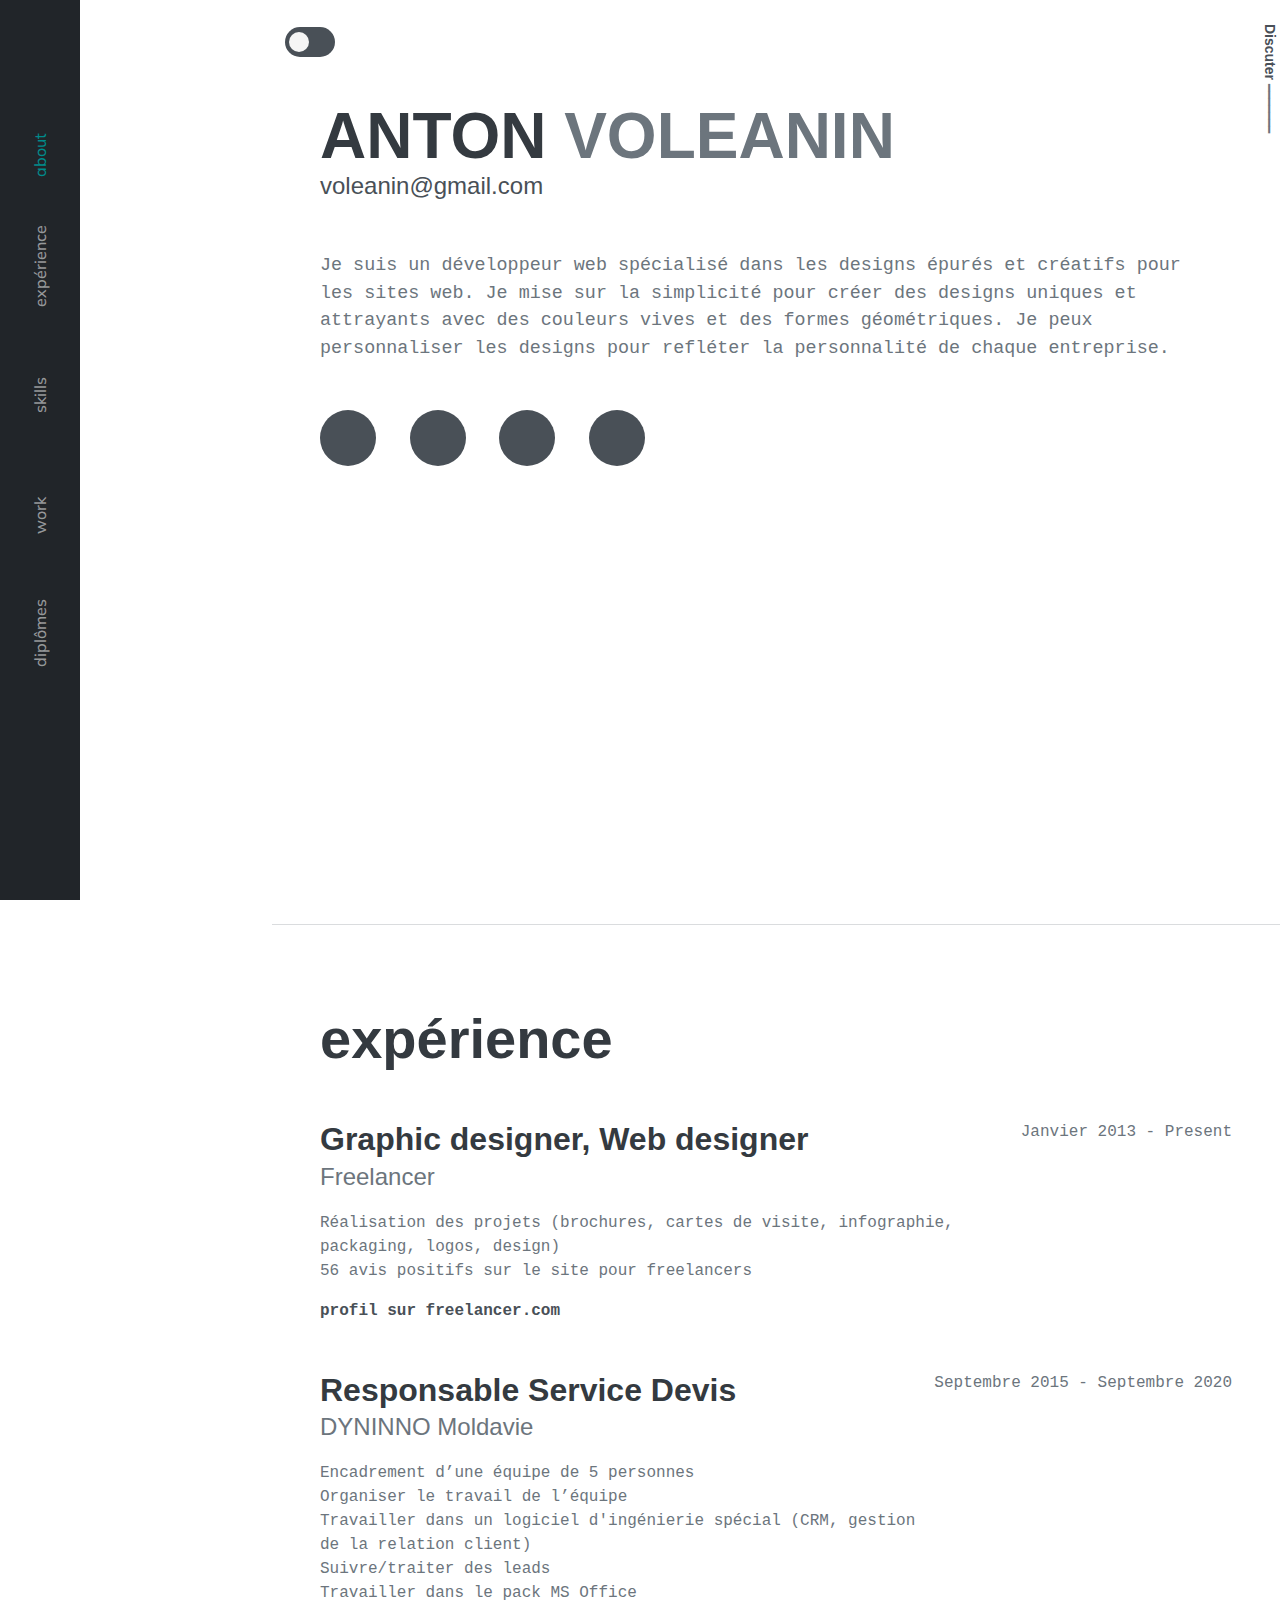
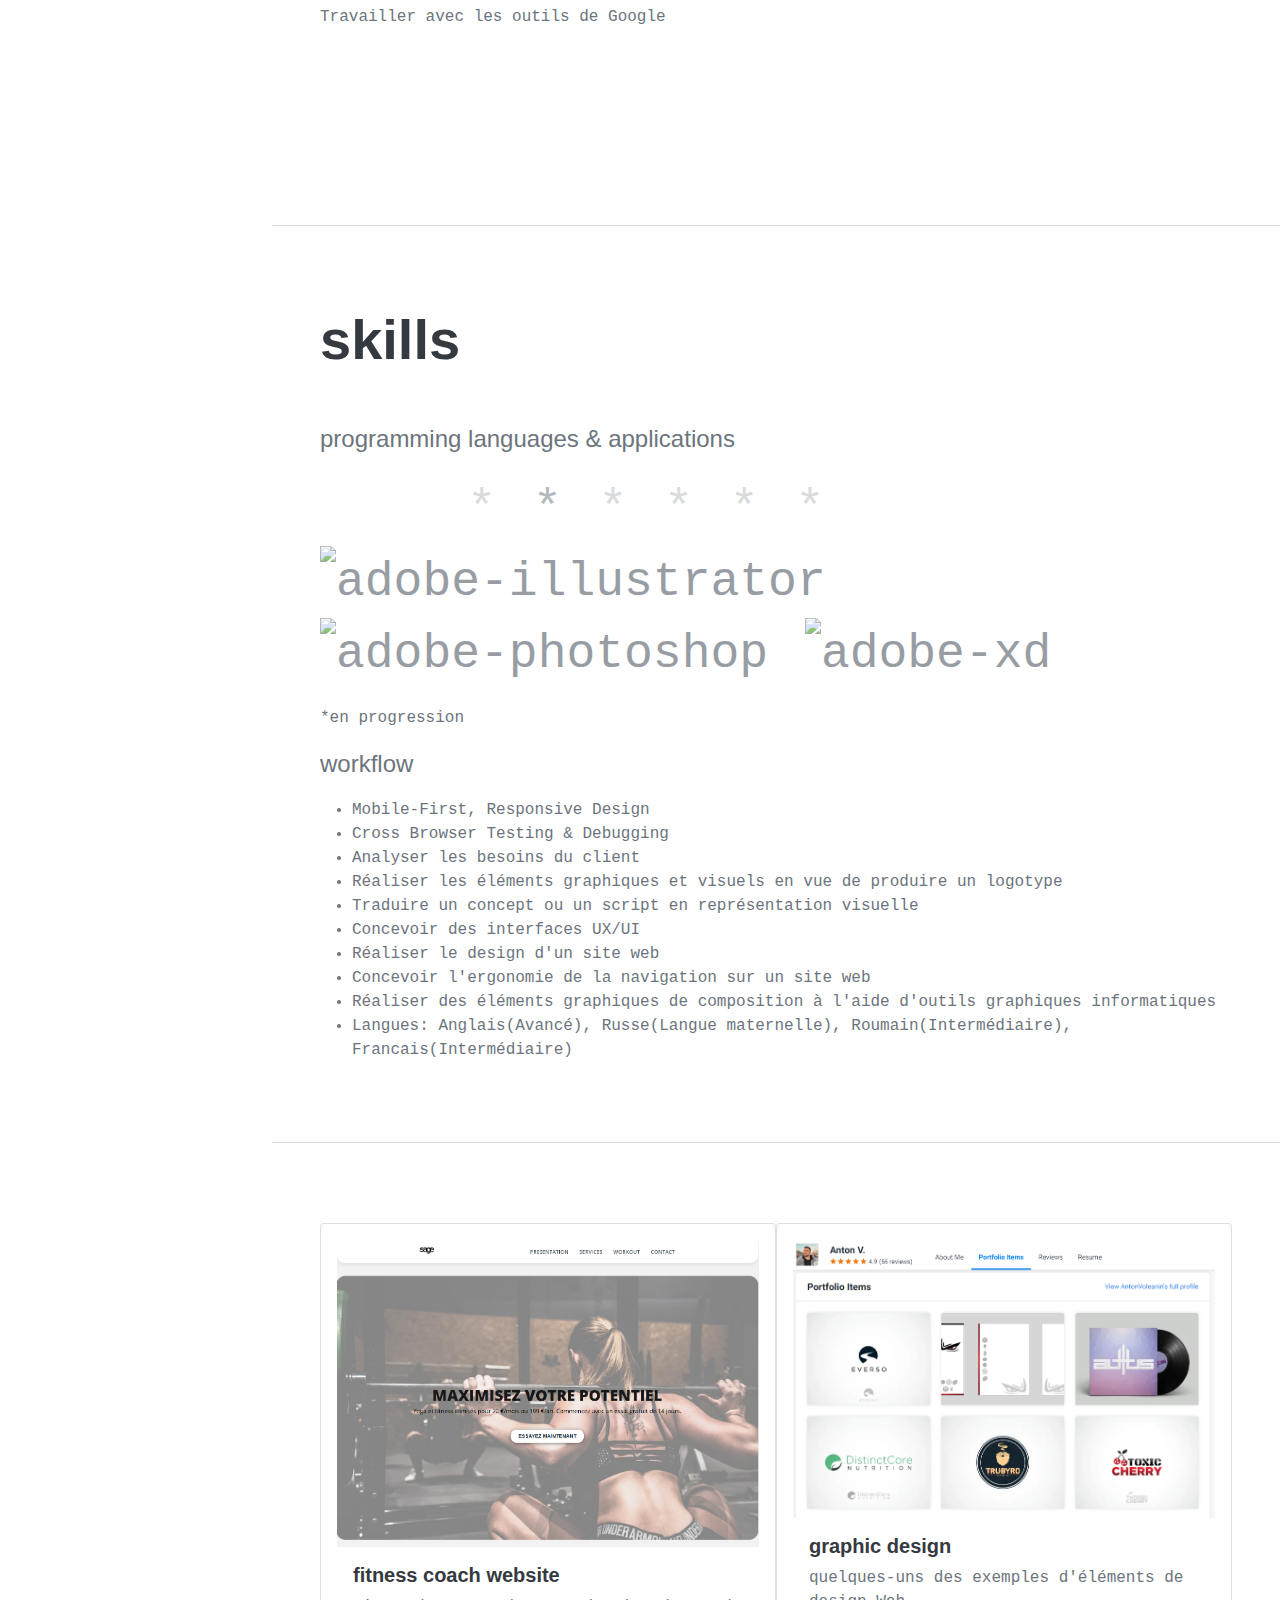
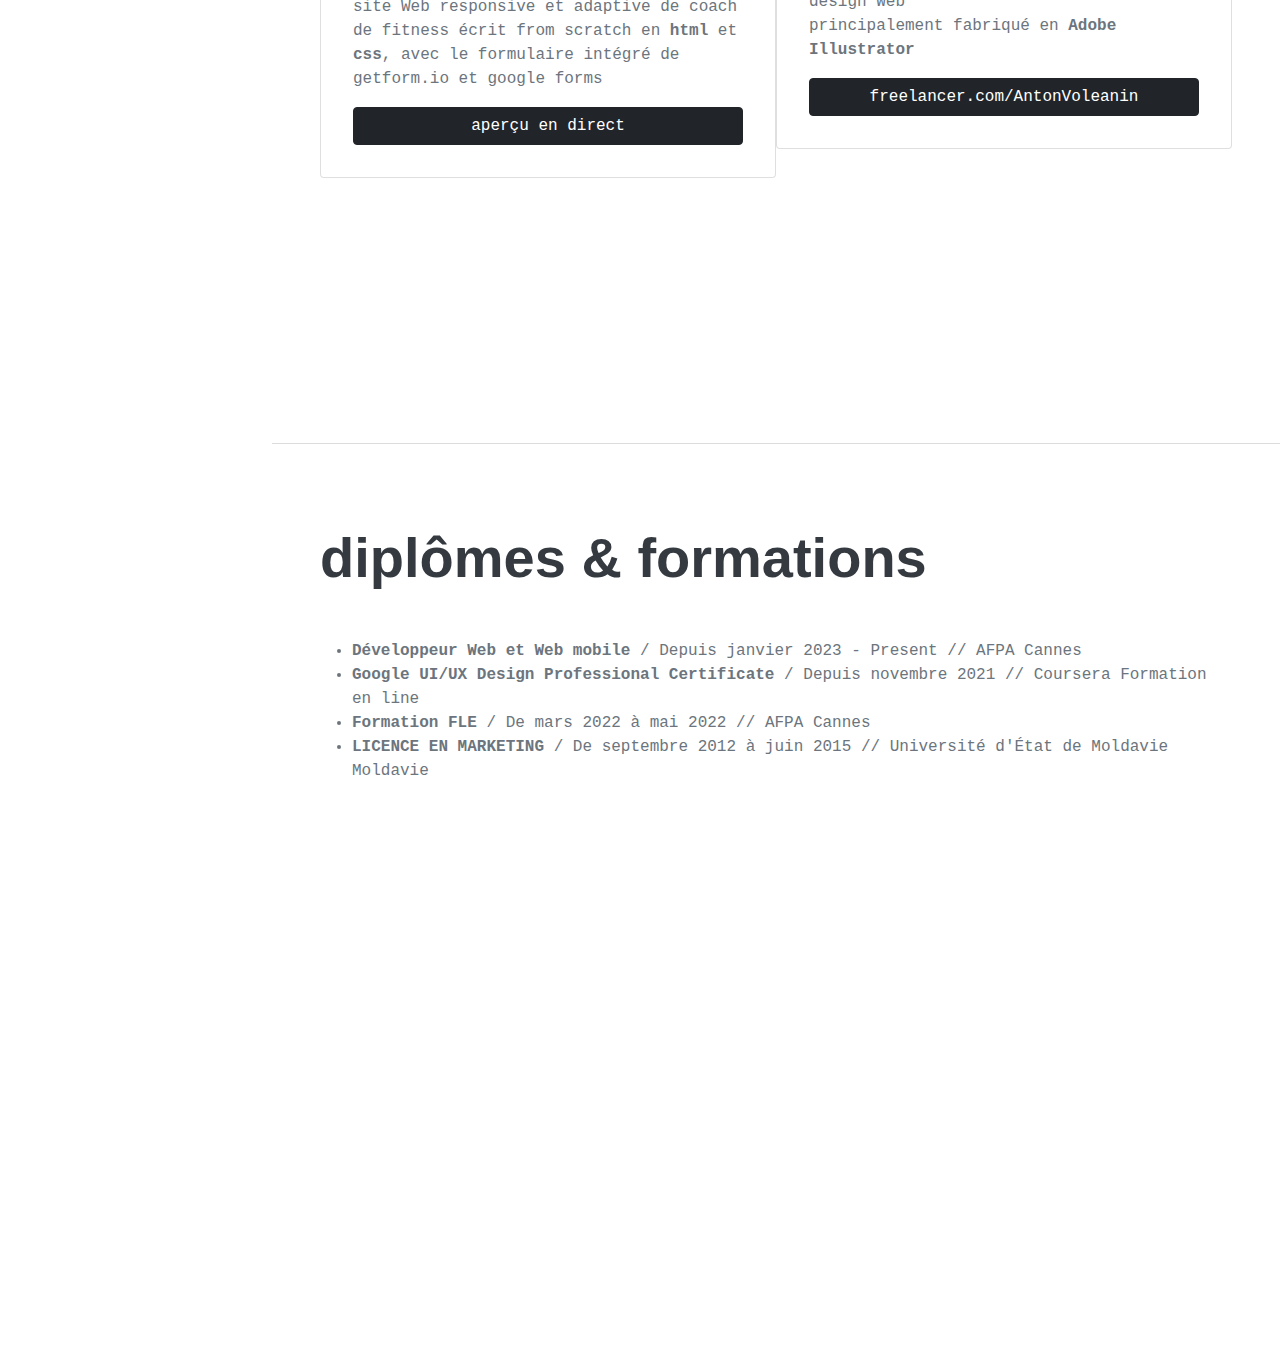
==== index.html @ 6f2edf02 "toggler css / whatsapp me add" ====
<!DOCTYPE html>
<html lang="fr">
    <head>
        <meta charset="utf-8">
        <meta name="viewport" content="width=device-width, initial-scale=1, shrink-to-fit=no">
        <meta name="description" content="">
        <meta name="author" content="">
        <title>anton VOLEANIN - cv</title>
        <link rel="icon" type="image/x-icon" href="assets/img/favicon.ico">
        <!-- Font Awesome icons (free version)-->
        <script src="https://use.fontawesome.com/releases/v6.1.0/js/all.js" crossorigin="anonymous"></script>
        <!-- Google fonts-->
        <link href="https://fonts.googleapis.com/css?family=Saira+Extra+Condensed:500,700" rel="stylesheet" type="text/css">
        <link href="https://fonts.googleapis.com/css?family=Muli:400,400i,800,800i" rel="stylesheet" type="text/css">
        <!-- Core theme CSS (includes Bootstrap)-->
        <link href="css/styles.css" rel="stylesheet">
    </head>
    <body id="page-top">



        <div>
        <input type="checkbox" class="checkbox toggleButton" id="checkbox">
          <label for="checkbox" class="label toggleButton">DARK MODE</label>
        </div>


        <div class="side-text">
            <a href="https://wa.me/33666543561?text=Hello" target="_blank"><span>Discuter <i class="fab fa-whatsapp"></i></a> ━━━━━━━ </span>
        </div>



        <!-- Navigation-->
        <nav class="navbar navbar-expand-lg navbar-dark bg-dark fixed-top" id="sideNav">
           <!-- <a class="navbar-brand js-scroll-trigger" href="#page-top">
                <span class="d-block d-lg-none">Name Name</span>
                <span class="d-none d-lg-block"><img class="img-fluid img-profile rounded-circle mx-auto mb-2" src="assets/img/profile.jpg" alt="..." /></span>
            </a>-->
            <button class="navbar-toggler" type="button" data-bs-toggle="collapse" data-bs-target="#navbarResponsive" aria-controls="navbarResponsive" aria-expanded="false" aria-label="Toggle navigation"><span class="navbar-toggler-icon"></span></button>
            <div class="collapse navbar-collapse" id="navbarResponsive">
                <ul class="navbar-nav">
                    <li class="nav-item"><a class="nav-link js-scroll-trigger" href="#about">about</a></li>
                    <li class="nav-item"><a class="nav-link js-scroll-trigger" href="#experience">expérience</a></li>
                    <li class="nav-item"><a class="nav-link js-scroll-trigger" href="#skills">skills</a></li>
                    <li class="nav-item"><a class="nav-link js-scroll-trigger" href="#work">work</a></li>
                    <li class="nav-item"><a class="nav-link js-scroll-trigger" href="#diplomes">diplômes</a></li>
                </ul>
            </div>
        </nav>
        <!-- Page Content-->
        <div class="container-fluid p-0">
            <!-- About-->
            <section class="resume-section" id="about">
                <div class="resume-section-content">
                    <h1 class="mb-0 changeText" style="font-size: 4rem;">
                        ANTON
                        <span class="text-secondary">VOLEANIN</span>
                    </h1>
                    <div class="subheading mb-5">
                        <a class ="changeText" href="mailto:voleanin@email.com">voleanin@gmail.com</a>
                    </div>
                    <p class="lead mb-5">Je suis un développeur web spécialisé dans les designs épurés et créatifs pour les sites web. Je mise sur la simplicité pour créer des designs uniques et attrayants avec des couleurs vives et des formes géométriques. Je peux personnaliser les designs pour refléter la personnalité de chaque entreprise.</p>
                    <div class="social-icons">
                        <a class="social-icon linkedin" href="https://fr.linkedin.com/in/anton-voleanin-720376202" target="_blank"><i class="fab fa-linkedin-in"></i></a>
                        <a class="social-icon github" href="https://github.com/vol-anton" target="_blank"><i class="fab fa-github"></i></a>
                        <a class="social-icon dribbble" href="https://dribbble.com/yzgam" target="_blank"><i class="fab fa-dribbble"></i></a>
                        <a class="social-icon insta" href="https://www.instagram.com/antonvoleanin32/" target="_blank"><i class="fab fa-instagram"></i></a>
                    </div>
                </div>
            </section>
            <hr class="m-0" />
            <!-- Experience-->
            <section class="resume-section" id="experience">
                <div class="resume-section-content">
                    <h2 class="mb-5 changeText">expérience</h2>
                    <div class="d-flex flex-column flex-md-row justify-content-between mb-5">
                        <div class="flex-grow-1">
                            <h3 class="mb-0 changeText">Graphic designer, Web designer</h3>
                            <div class="subheading mb-3">Freelancer</div>
                            <p>Réalisation des projets (brochures, cartes de visite, infographie, packaging,
                                logos, design)<br>
                                56 avis positifs sur le site pour freelancers<br>
                                </p>
                            <a href="https://www.freelancer.com/u/AntonVoleanin"><b>profil sur freelancer.com</b></a>
                        </div>
                        <div class="flex-shrink-0"><span class="text-gray">Janvier 2013 - Present</span></div>
                    </div>

                    <div class="d-flex flex-column flex-md-row justify-content-between mb-5">
                        <div class="flex-grow-1">
                            <h3 class="mb-0 changeText">Responsable Service Devis</h3>
                            <div class="subheading mb-3">DYNINNO Moldavie</div>
                            <p>Encadrement d’une équipe de 5 personnes <br>
                                Organiser le travail de l’équipe<br>
                                Travailler dans un logiciel d'ingénierie spécial (CRM, gestion de la relation
                                client)<br>
                                Suivre/traiter des leads<br>
                                Travailler dans le pack MS Office<br>
                                Travailler avec les outils de Google</p>
                        </div>
                        <div class="flex-shrink-0"><span class="text-gray">Septembre 2015 - Septembre 2020</span></div>
                    </div>


                </div>
            </section>
            <hr class="m-0" />
           
            <!-- Skills-->
            <section class="resume-section" id="skills">
                <div class="resume-section-content">
                    <h2 class="mb-5 changeText">skills</h2>
                    <div class="subheading mb-3">programming languages & applications</div>
                    <ul class="list-inline dev-icons">
                        <li class="list-inline-item"><i class="fab fa-html5"></i></li>
                        <li class="list-inline-item"><i class="fab fa-css3-alt"></i></li>
                        
                        <li class="list-inline-item"><i class="fab fa-bootstrap"></i></li>
                        <li class="list-inline-item"><i class="fab fa-js-square"></i></li>
                        <li class="list-inline-item opacity-25"><i class="fab fa-node-js"></i>*</li>
                        <li class="list-inline-item opacity-50"><i class="fab fa-npm"></i>*</li>
                        <li class="list-inline-item opacity-25"><i class="fab fa-react"></i>*</li>
                        <li class="list-inline-item opacity-25"><i class="fab fa-angular"></i>*</li>
                        <li class="list-inline-item opacity-25"><i class="fab fa-sass"></i>*</li>
                        <li class="list-inline-item opacity-25"><i class="fab fa-less"></i>*</li>
                        <li class="list-inline-item"><i class="fab fa-wordpress"></i></li>
                        <li class="list-inline-item"><i class="fab fa-figma"></i></li>
                        <li class="list-inline-item img-icon"><img src="https://cdn-icons-png.flaticon.com/512/5968/5968522.png" style="width:42px;" alt="adobe-illustrator"></li>
                        <li class="list-inline-item img-icon"><img src="https://cdn-icons-png.flaticon.com/512/5968/5968572.png" style="width:42px;" alt="adobe-photoshop"></li>
                        <li class="list-inline-item img-icon"><img src="https://cdn-icons-png.flaticon.com/512/5968/5968593.png" style="width:42px;" alt="adobe-xd"></li>
                    </ul>

                    <p>*en progression</p>
                    <div class="subheading mb-3">workflow</div>
                    <ul class="fa-ul mb-0">
                        <li>
                            <span class="fa-li"><i class="fas fa-check"></i></span>
                            Mobile-First, Responsive Design
                        </li>
                        <li>
                            <span class="fa-li"><i class="fas fa-check"></i></span>
                            Cross Browser Testing & Debugging
                        </li>
                        <li>
                            <span class="fa-li"><i class="fas fa-check"></i></span>
                            Analyser les besoins du client
                        </li>
                        <li>
                            <span class="fa-li"><i class="fas fa-check"></i></span>
                            Réaliser les éléments graphiques et visuels en vue de produire un logotype
                        </li>
                        <li>
                            <span class="fa-li"><i class="fas fa-check"></i></span>
                            Traduire un concept ou un script en représentation visuelle
                        </li>
                        <li>
                            <span class="fa-li"><i class="fas fa-check"></i></span>
                            Concevoir des interfaces UX/UI
                        </li>
                        <li>
                            <span class="fa-li"><i class="fas fa-check"></i></span>
                            Réaliser le design d'un site web
                        </li>
                        <li>
                            <span class="fa-li"><i class="fas fa-check"></i></span>
                            Concevoir l'ergonomie de la navigation sur un site web
                        </li>
                        <li>
                            <span class="fa-li"><i class="fas fa-check"></i></span>
                            Réaliser des éléments graphiques de composition à l'aide d'outils graphiques informatiques
                        </li>

                        <li>
                            <span class="fa-li"><i class="fas fa-check"></i></span>
                            Langues: Anglais(Avancé), Russe(Langue maternelle), Roumain(Intermédiaire), Francais(Intermédiaire)
                        </li>

                    </ul>
                </div>
            </section>
            <hr class="m-0" />


            <!-- Work-->

            <section class="resume-section" id="work">


                <div class="card p-3 ">
                    <img src="assets/img/fitness-web-site.PNG" class="card-img-top" alt="website-preview">
                  
                    <div class="card-body">
                      <h5 class="card-title">fitness coach website</h5>
                      <p class="card-text">site Web responsive et adaptive de coach de fitness écrit from scratch en <b>html</b> et <b>css</b>, avec le formulaire intégré de getform.io et google forms</p>
                      <a href="https://vol-anton.github.io/fitness-website/" class="btn btn-dark" target="_blank">aperçu en direct</a>
                    </div>
                  </div>

                  <div class="card p-3">
                    <img src="assets/img/graph-design-exmpl.PNG" class="card-img-top" alt="design-preview">
                  
                    <div class="card-body">
                      <h5 class="card-title">graphic design</h5>
                      <p class="card-text">quelques-uns des exemples d'éléments de design Web<br> principalement fabriqué en <b>Adobe Illustrator</b></p>
                      <a href="https://www.freelancer.com/u/AntonVoleanin" class="btn btn-dark" target="_blank">freelancer.com/AntonVoleanin</a>
                    </div>
                  </div>



            </section>



            <hr class="m-0" />
            <!--Diplômes-->
            <section class="resume-section" id="diplomes">         
                <div class="resume-section-content">
                    <h2 class="mb-5 changeText">diplômes & formations</h2>
                    <ul class="fa-ul mb-0">
                        <li>
                            <span class="fa-li"><i class="fas fa-spinner fa-pulse"></i></span>
                            <b>Développeur Web et Web mobile</b> / Depuis janvier 2023 - Present // AFPA Cannes
                        </li>
                        <li>
                            <span class="fa-li"><i class="fas fa-spinner fa-pulse"></i></span>
                            <b>Google UI/UX Design Professional Certificate</b> / Depuis novembre 2021 // Coursera Formation en line
                        </li>
                        <li>
                            <span class="fa-li"><i class="fas fa-check"></i></span>
                            <b>Formation FLE</b> / De mars 2022 à mai 2022 // AFPA Cannes
                        </li>
                        <li>
                            <span class="fa-li"><i class="fas fa-check"></i></span>
                            <b>LICENCE EN MARKETING</b> / De septembre 2012 à juin 2015 // Université d'État de Moldavie Moldavie
                        </li>
                    </ul>
                </div>
            </section>
        </div>
        <!-- Bootstrap core JS-->
        <script src="https://cdn.jsdelivr.net/npm/bootstrap@5.1.3/dist/js/bootstrap.bundle.min.js"></script>
        <!-- Core theme JS-->
        <script src="js/scripts.js"></script>
    </body>
</html>
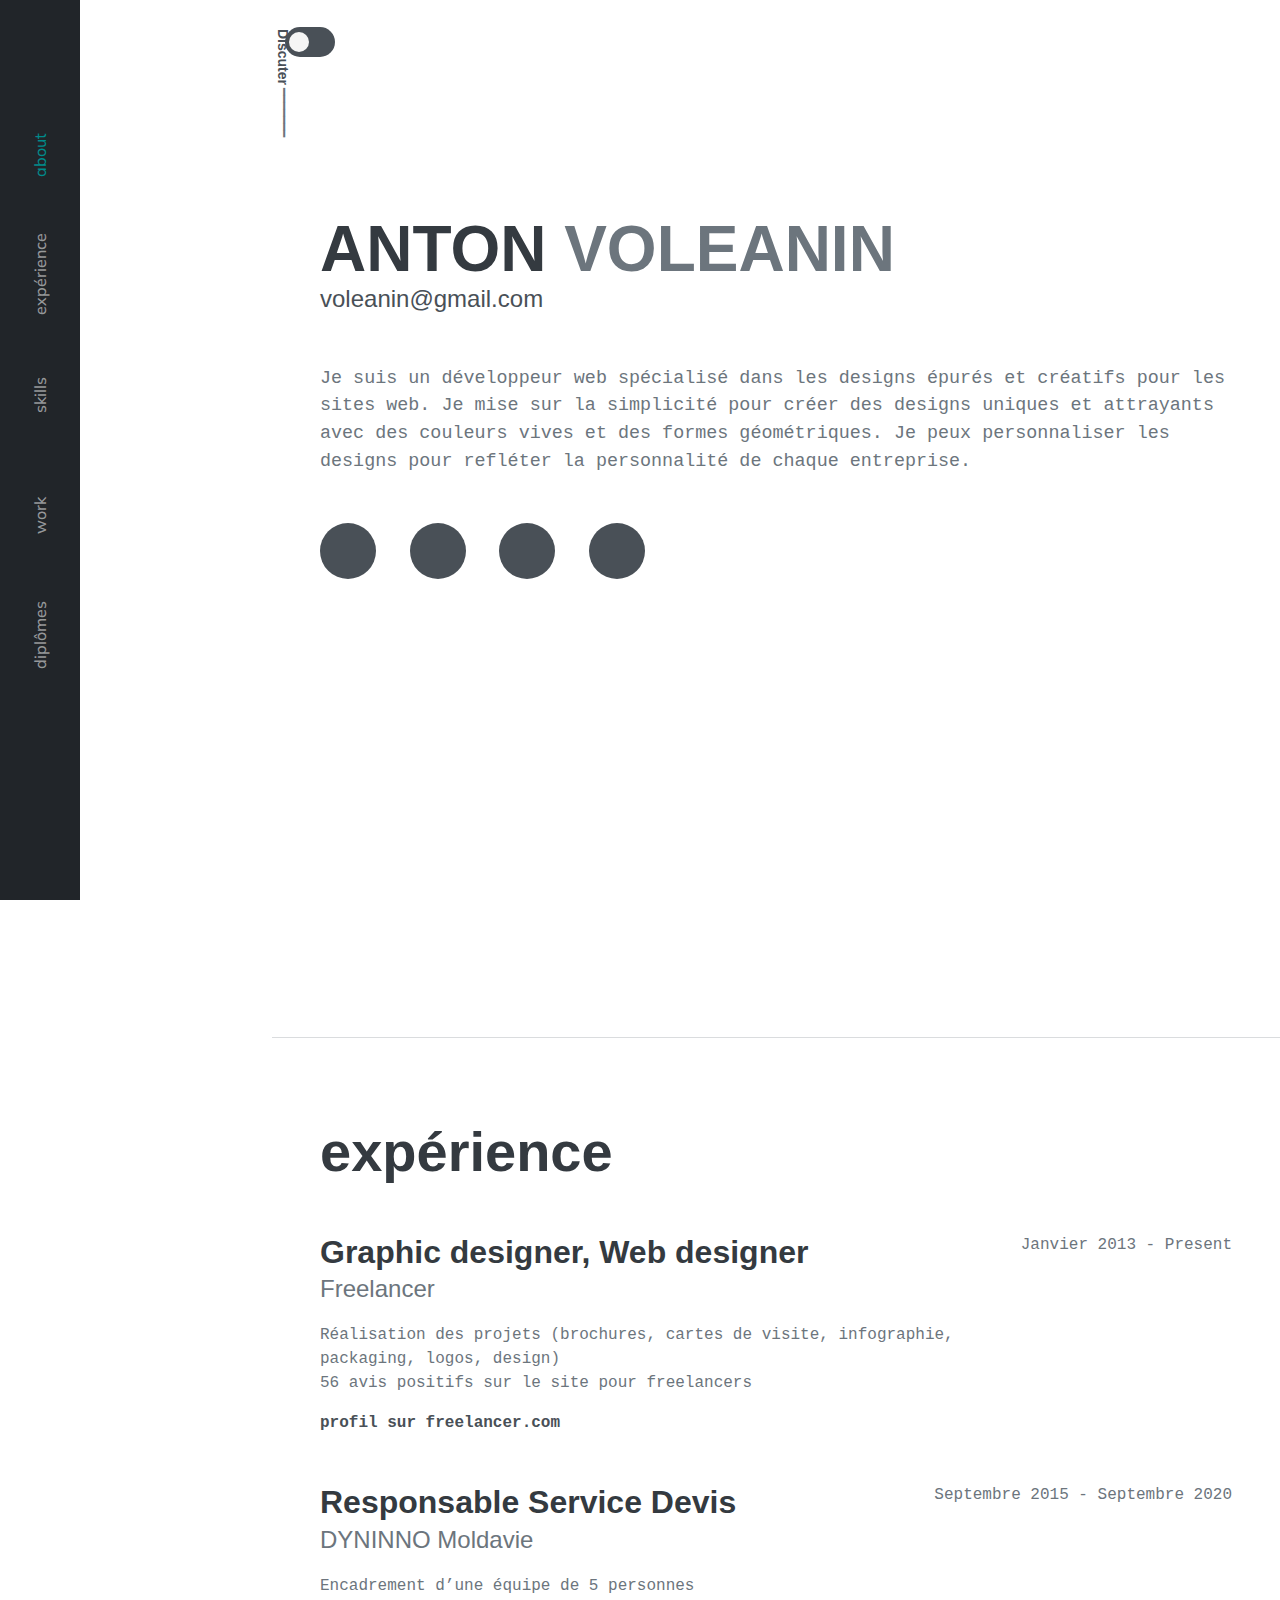
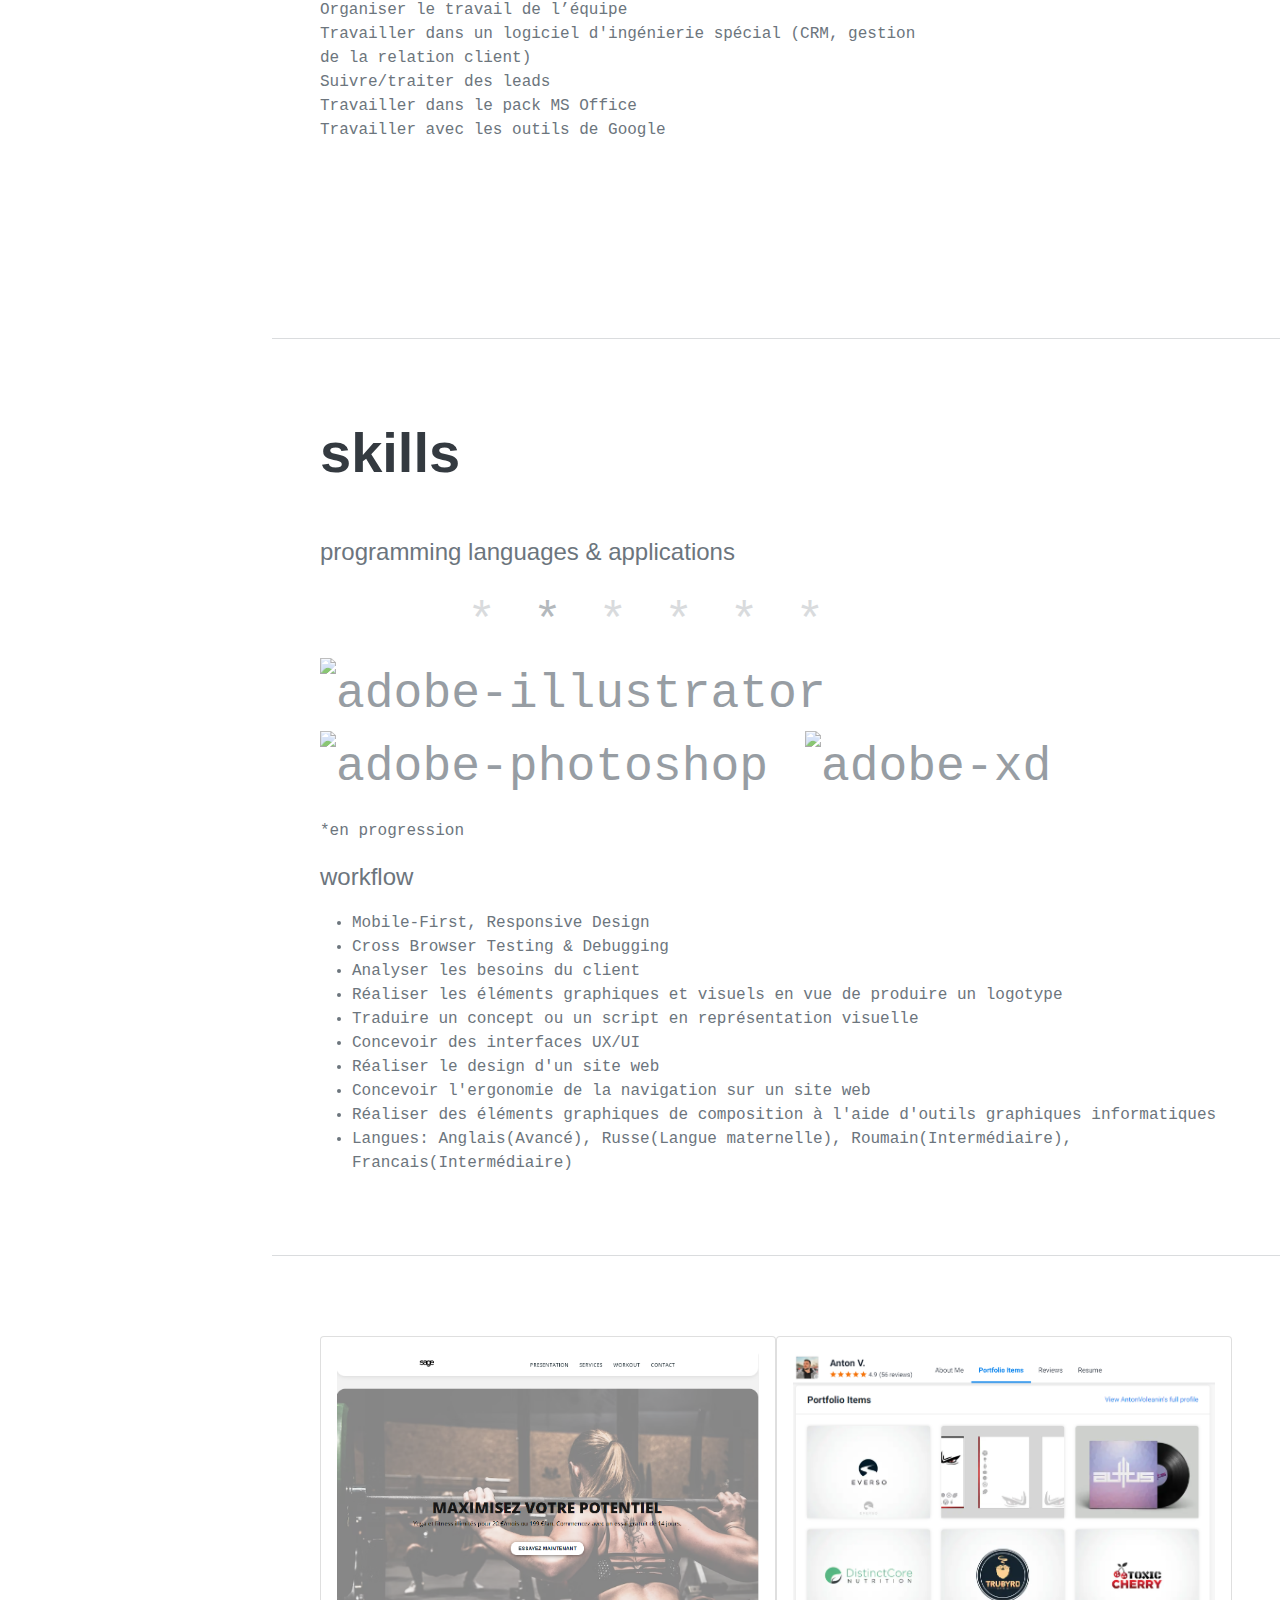
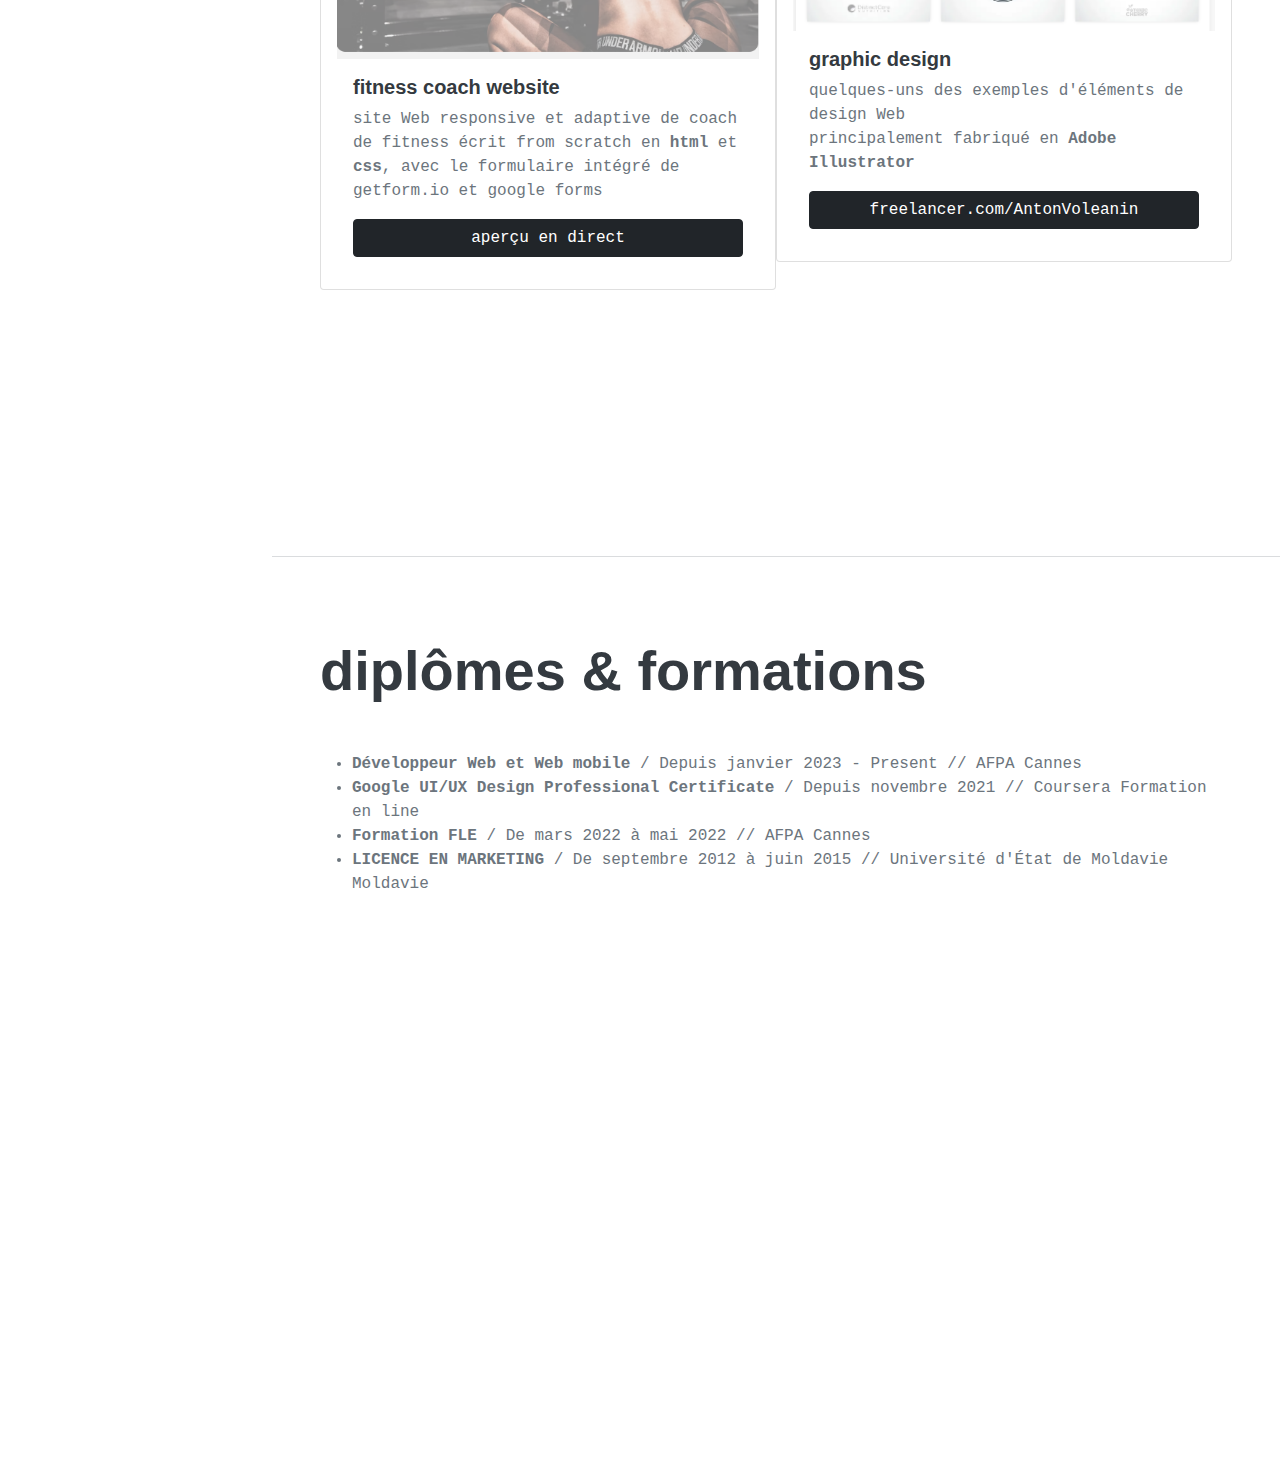
==== commit a629919f: "whatsapp me fix / float => flex" ====
--- a/index.html
+++ b/index.html
@@ -26,7 +26,7 @@
 
 
         <div class="side-text">
-            <a href="https://wa.me/33666543561?text=Hello" target="_blank"><span>Discuter <i class="fab fa-whatsapp"></i></a> ━━━━━━━ </span>
+            <span>&nbsp━━━━━━━</span><a href="https://wa.me/33666543561?text=Hello" target="_blank"><span>Discuter <i class="fab fa-whatsapp"></i></a></span>
         </div>
 
 
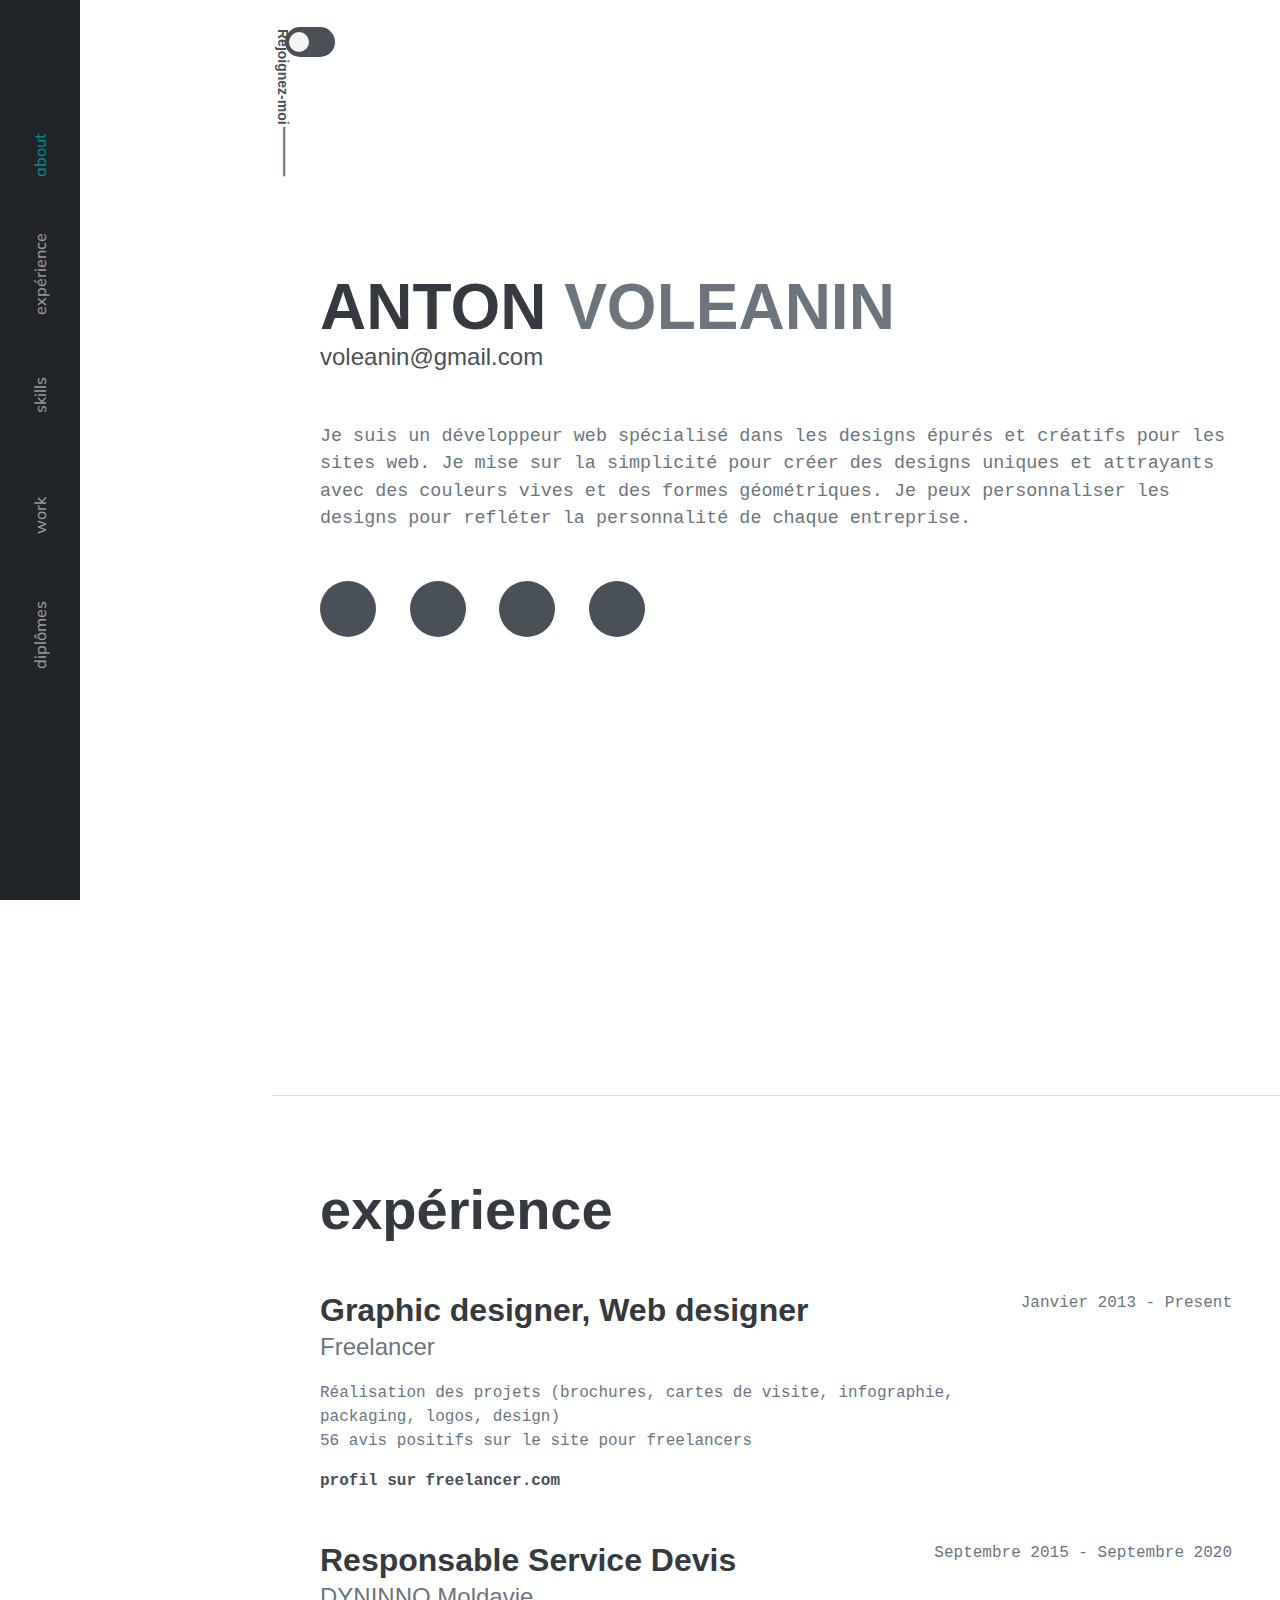
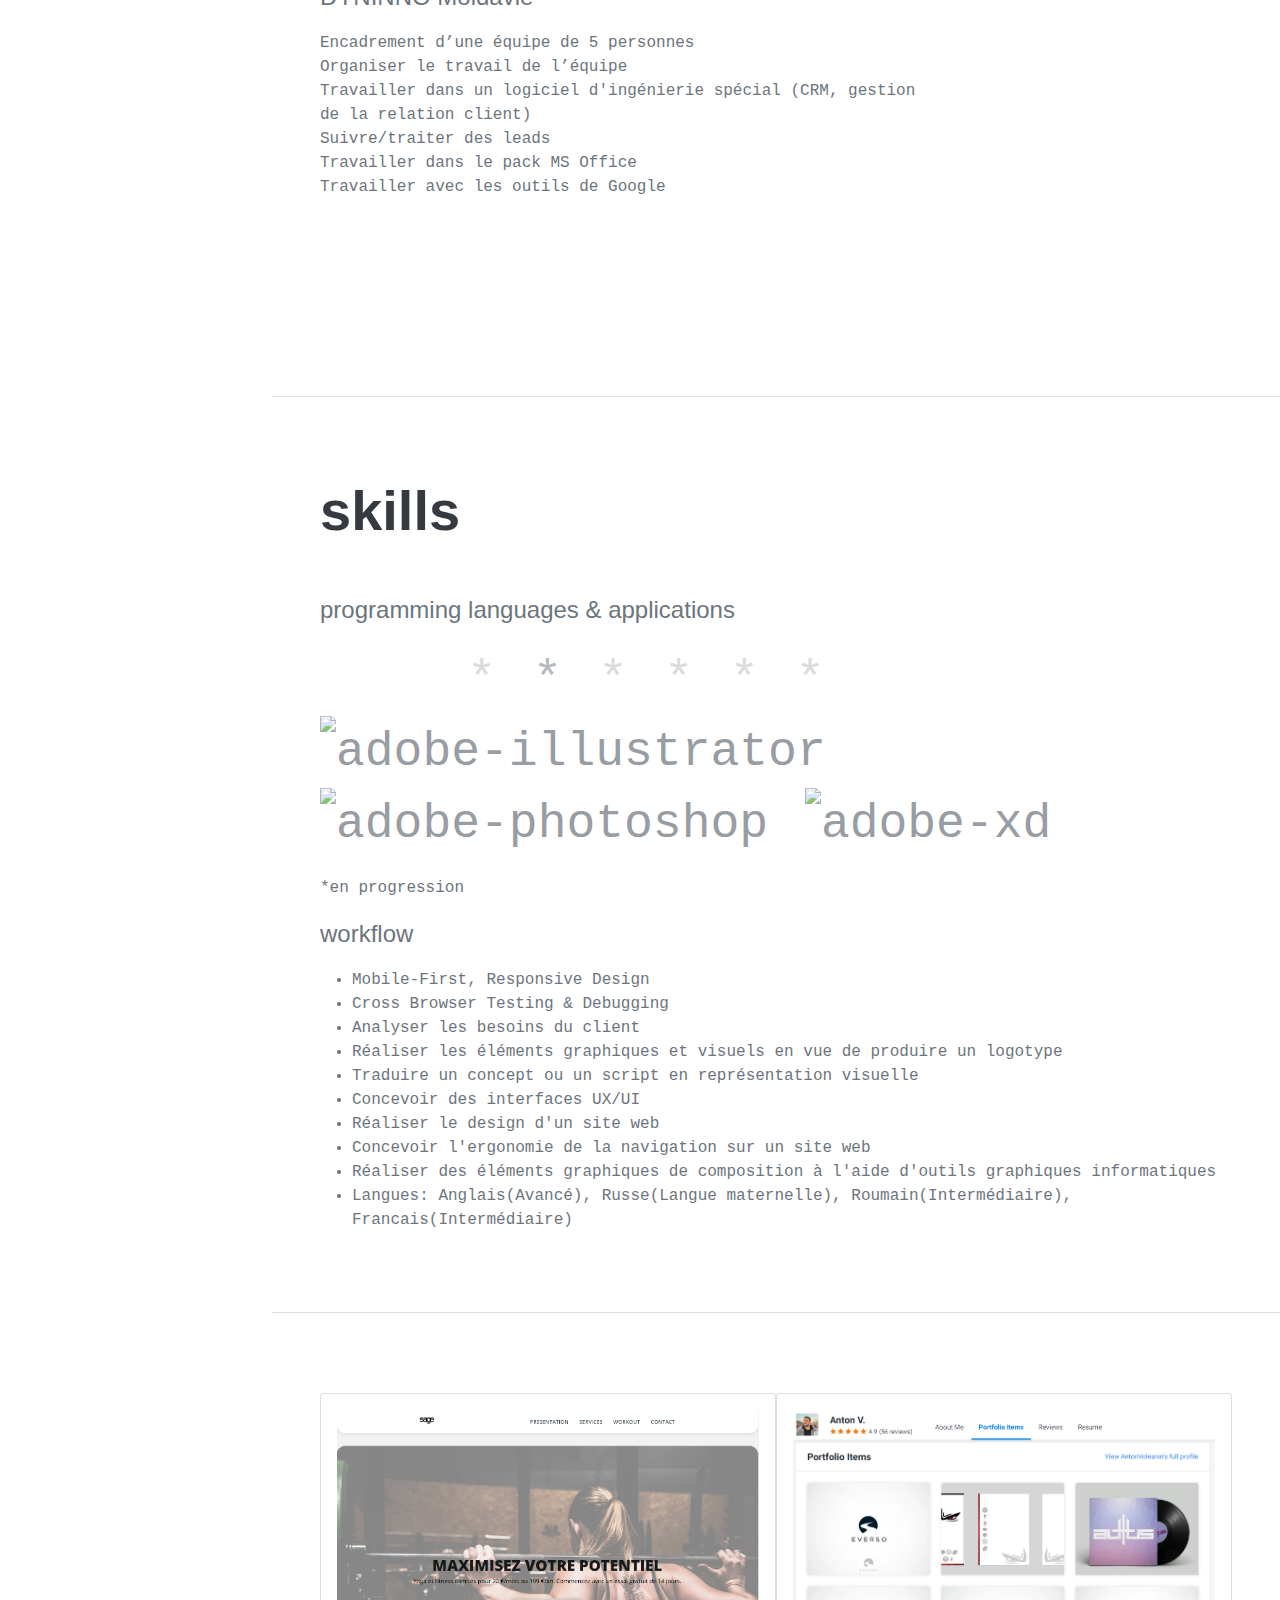
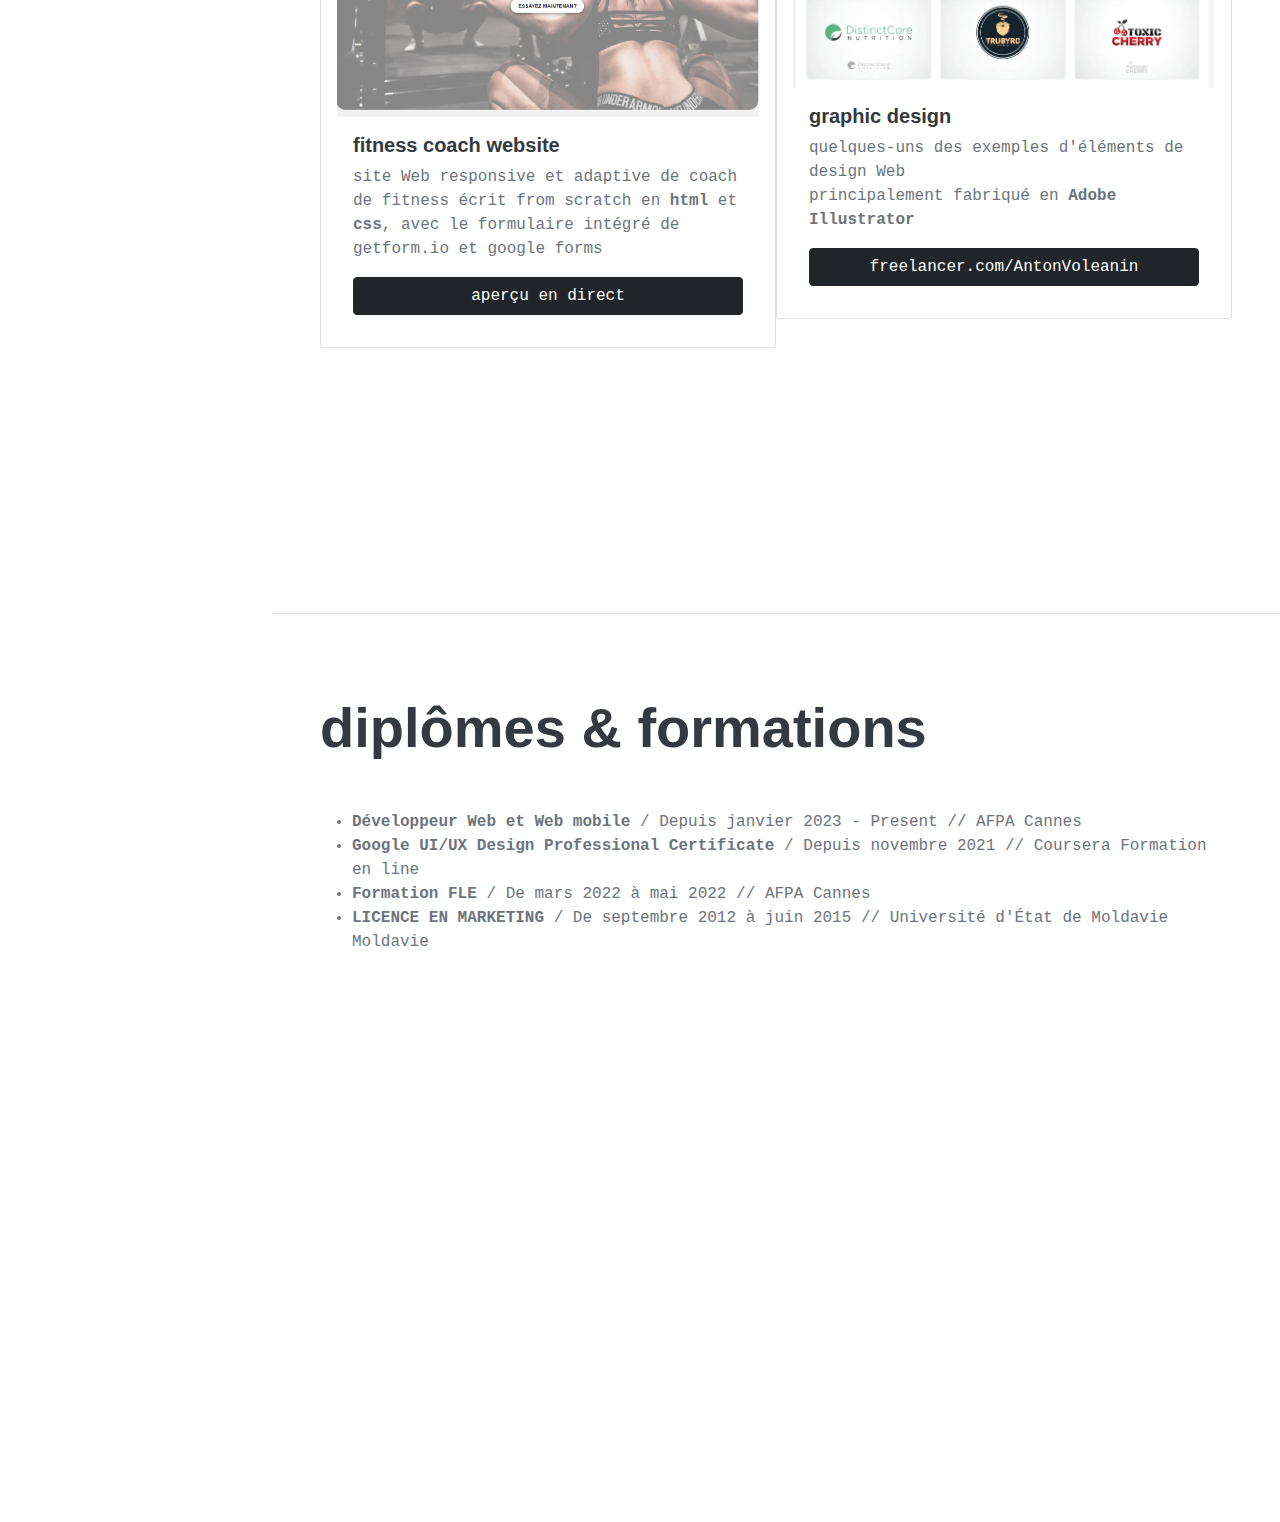
==== commit 271a38c9: "small fix margin" ====
--- a/index.html
+++ b/index.html
@@ -5,7 +5,7 @@
         <meta name="viewport" content="width=device-width, initial-scale=1, shrink-to-fit=no">
         <meta name="description" content="">
         <meta name="author" content="">
-        <title>anton VOLEANIN - cv</title>
+        <title>Anton VOLEANIN - cv</title>
         <link rel="icon" type="image/x-icon" href="assets/img/favicon.ico">
         <!-- Font Awesome icons (free version)-->
         <script src="https://use.fontawesome.com/releases/v6.1.0/js/all.js" crossorigin="anonymous"></script>
@@ -18,7 +18,6 @@
     <body id="page-top">
 
 
-
         <div>
         <input type="checkbox" class="checkbox toggleButton" id="checkbox">
           <label for="checkbox" class="label toggleButton">DARK MODE</label>
@@ -26,7 +25,7 @@
 
 
         <div class="side-text">
-            <span>&nbsp━━━━━━━</span><a href="https://wa.me/33666543561?text=Hello" target="_blank"><span>Discuter <i class="fab fa-whatsapp"></i></a></span>
+            <span>&nbsp━━━━━━━</span><a href="https://wa.me/33666543561?text=Hello" target="_blank"><span>Rejoignez-moi <i class="fab fa-whatsapp"></i></a></span>
         </div>
 
 
@@ -51,7 +50,7 @@
         <!-- Page Content-->
         <div class="container-fluid p-0">
             <!-- About-->
-            <section class="resume-section" id="about">
+            <section class="resume-section" id="about" style="margin-top: 2vh;">
                 <div class="resume-section-content">
                     <h1 class="mb-0 changeText" style="font-size: 4rem;">
                         ANTON
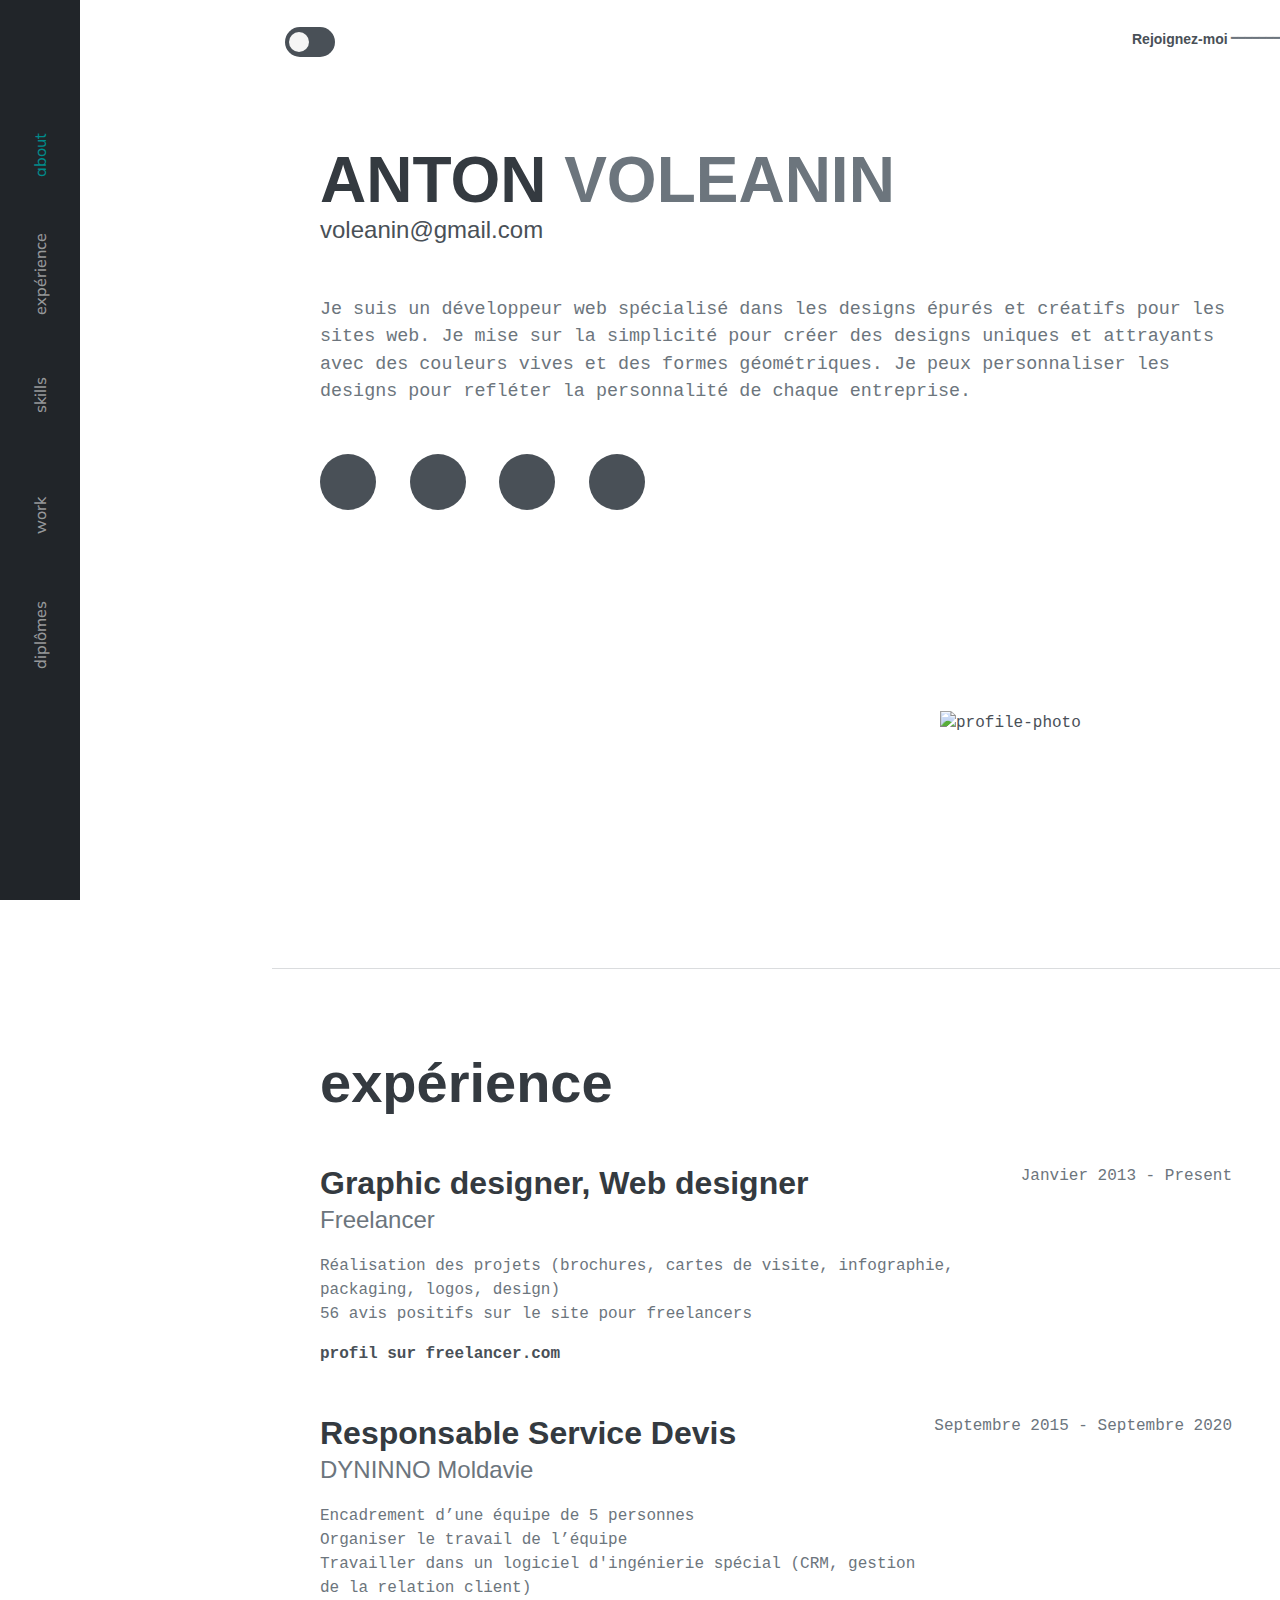
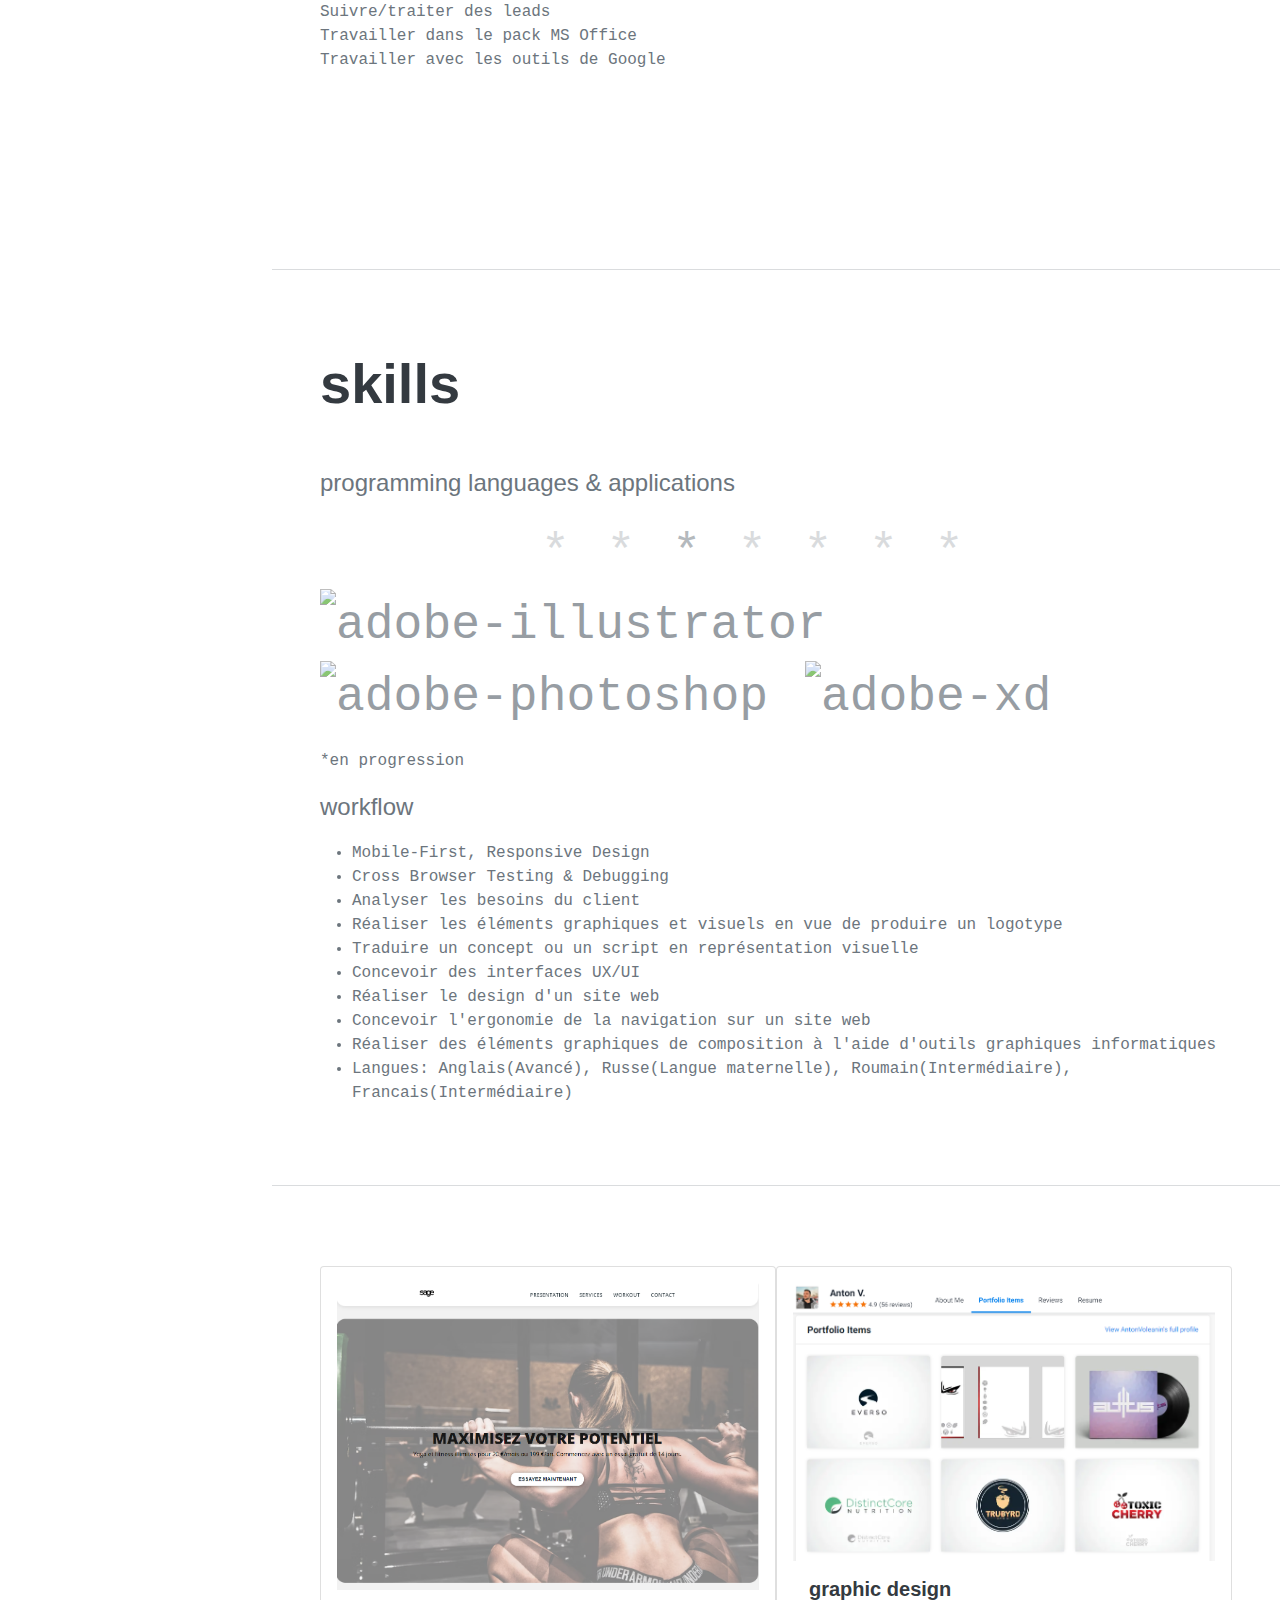
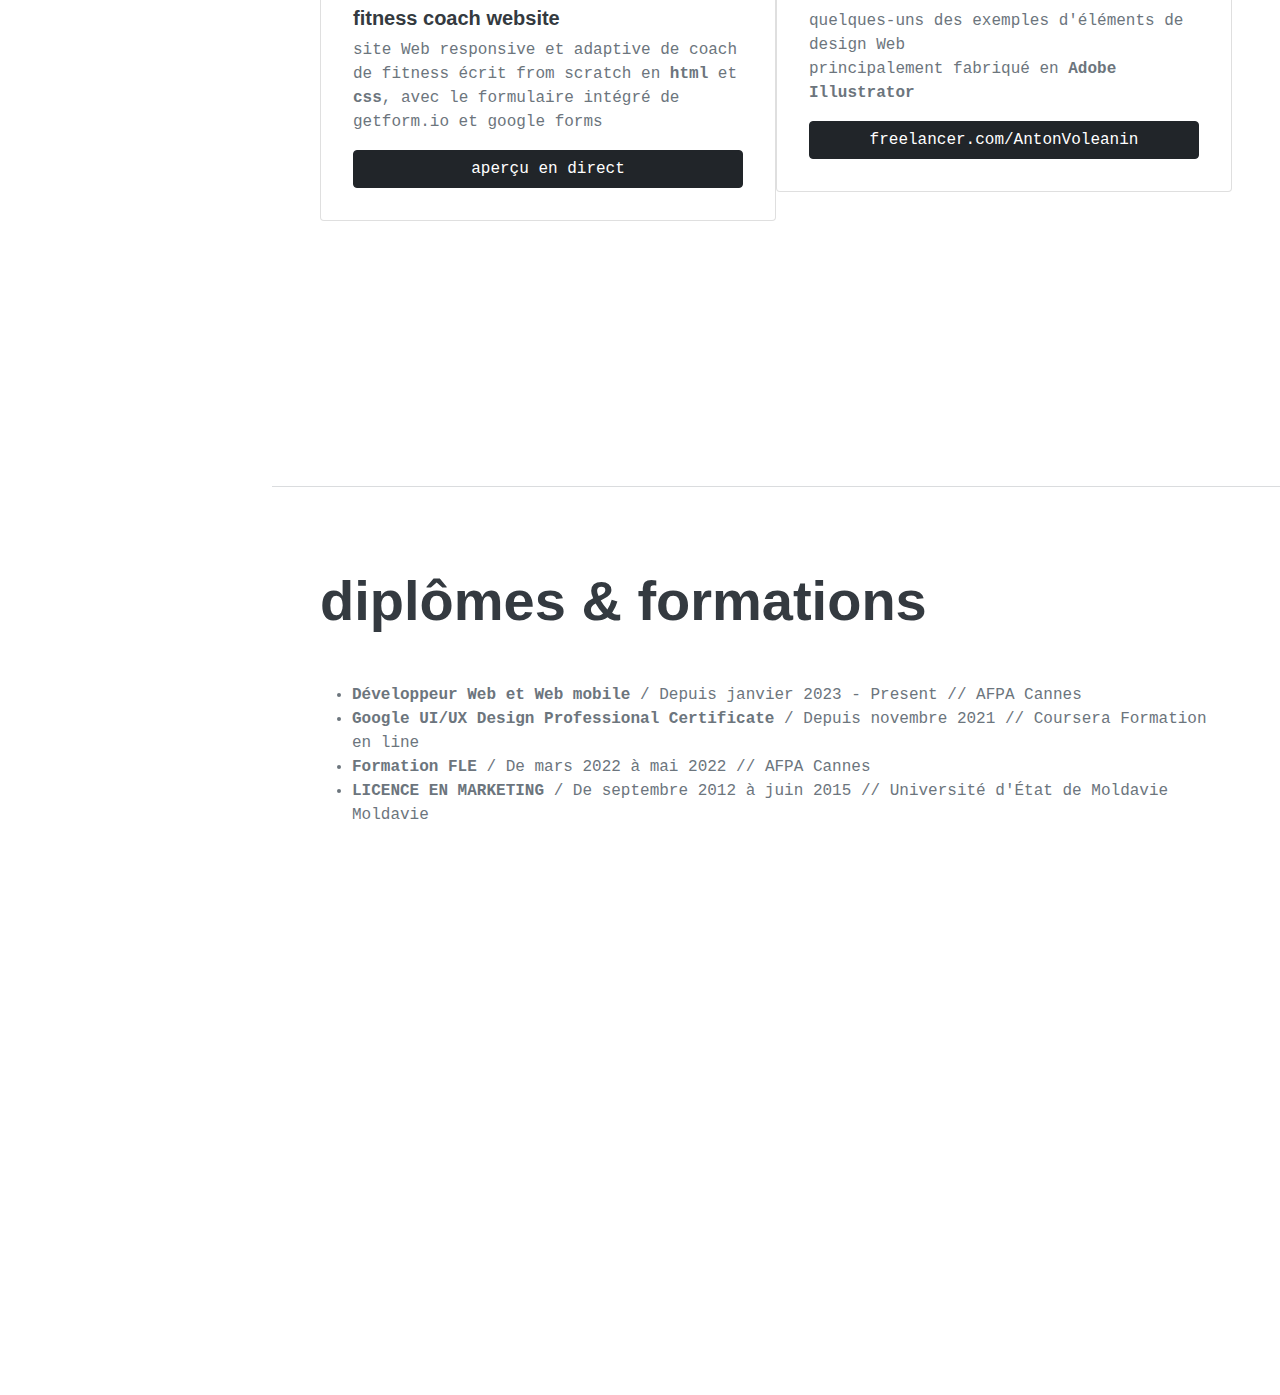
==== commit e887dedd: "profile photo add, js hover" ====
--- a/index.html
+++ b/index.html
@@ -67,6 +67,22 @@
                         <a class="social-icon insta" href="https://www.instagram.com/antonvoleanin32/" target="_blank"><i class="fab fa-instagram"></i></a>
                     </div>
                 </div>
+
+                <div class="container">
+                    <div class="row">
+                      <div class="col-md-8"></div>
+                      <div class="col-md-4">
+                        <div class="profile-photo pt-5 float-right">
+                          <a href="#">
+                            <p id="yo" class="p-0 m-0" style="display: none; position: absolute;">yo</p>
+                            <img onmouseover="this.src='assets/img/profile-pic-color.png'; setTimeout(function() { document.getElementById('yo').style.display = 'block'; }, 700);" onmouseout="this.src='assets/img/profile-pic-bw.png'; document.getElementById('yo').style.display = 'none';" alt="profile-photo" width="200vh" src="assets/img/profile-pic-bw.png">
+                          </a>
+                        </div>
+                      </div>
+                    </div>
+                  </div>
+                  
+
             </section>
             <hr class="m-0" />
             <!-- Experience-->
@@ -117,6 +133,9 @@
                         
                         <li class="list-inline-item"><i class="fab fa-bootstrap"></i></li>
                         <li class="list-inline-item"><i class="fab fa-js-square"></i></li>
+                        <li class="list-inline-item"><i class="fas fa-database"></i></li>
+                        <li class="list-inline-item"><i class="fab fa-php"></i></li>
+                        <li class="list-inline-item opacity-25"><i class="fa-brands fa-symfony"></i>*</li>
                         <li class="list-inline-item opacity-25"><i class="fab fa-node-js"></i>*</li>
                         <li class="list-inline-item opacity-50"><i class="fab fa-npm"></i>*</li>
                         <li class="list-inline-item opacity-25"><i class="fab fa-react"></i>*</li>
@@ -189,7 +208,7 @@
                 <div class="card p-3 ">
                     <img src="assets/img/fitness-web-site.PNG" class="card-img-top" alt="website-preview">
                   
-                    <div class="card-body">
+                    <div class="card-body ">
                       <h5 class="card-title">fitness coach website</h5>
                       <p class="card-text">site Web responsive et adaptive de coach de fitness écrit from scratch en <b>html</b> et <b>css</b>, avec le formulaire intégré de getform.io et google forms</p>
                       <a href="https://vol-anton.github.io/fitness-website/" class="btn btn-dark" target="_blank">aperçu en direct</a>
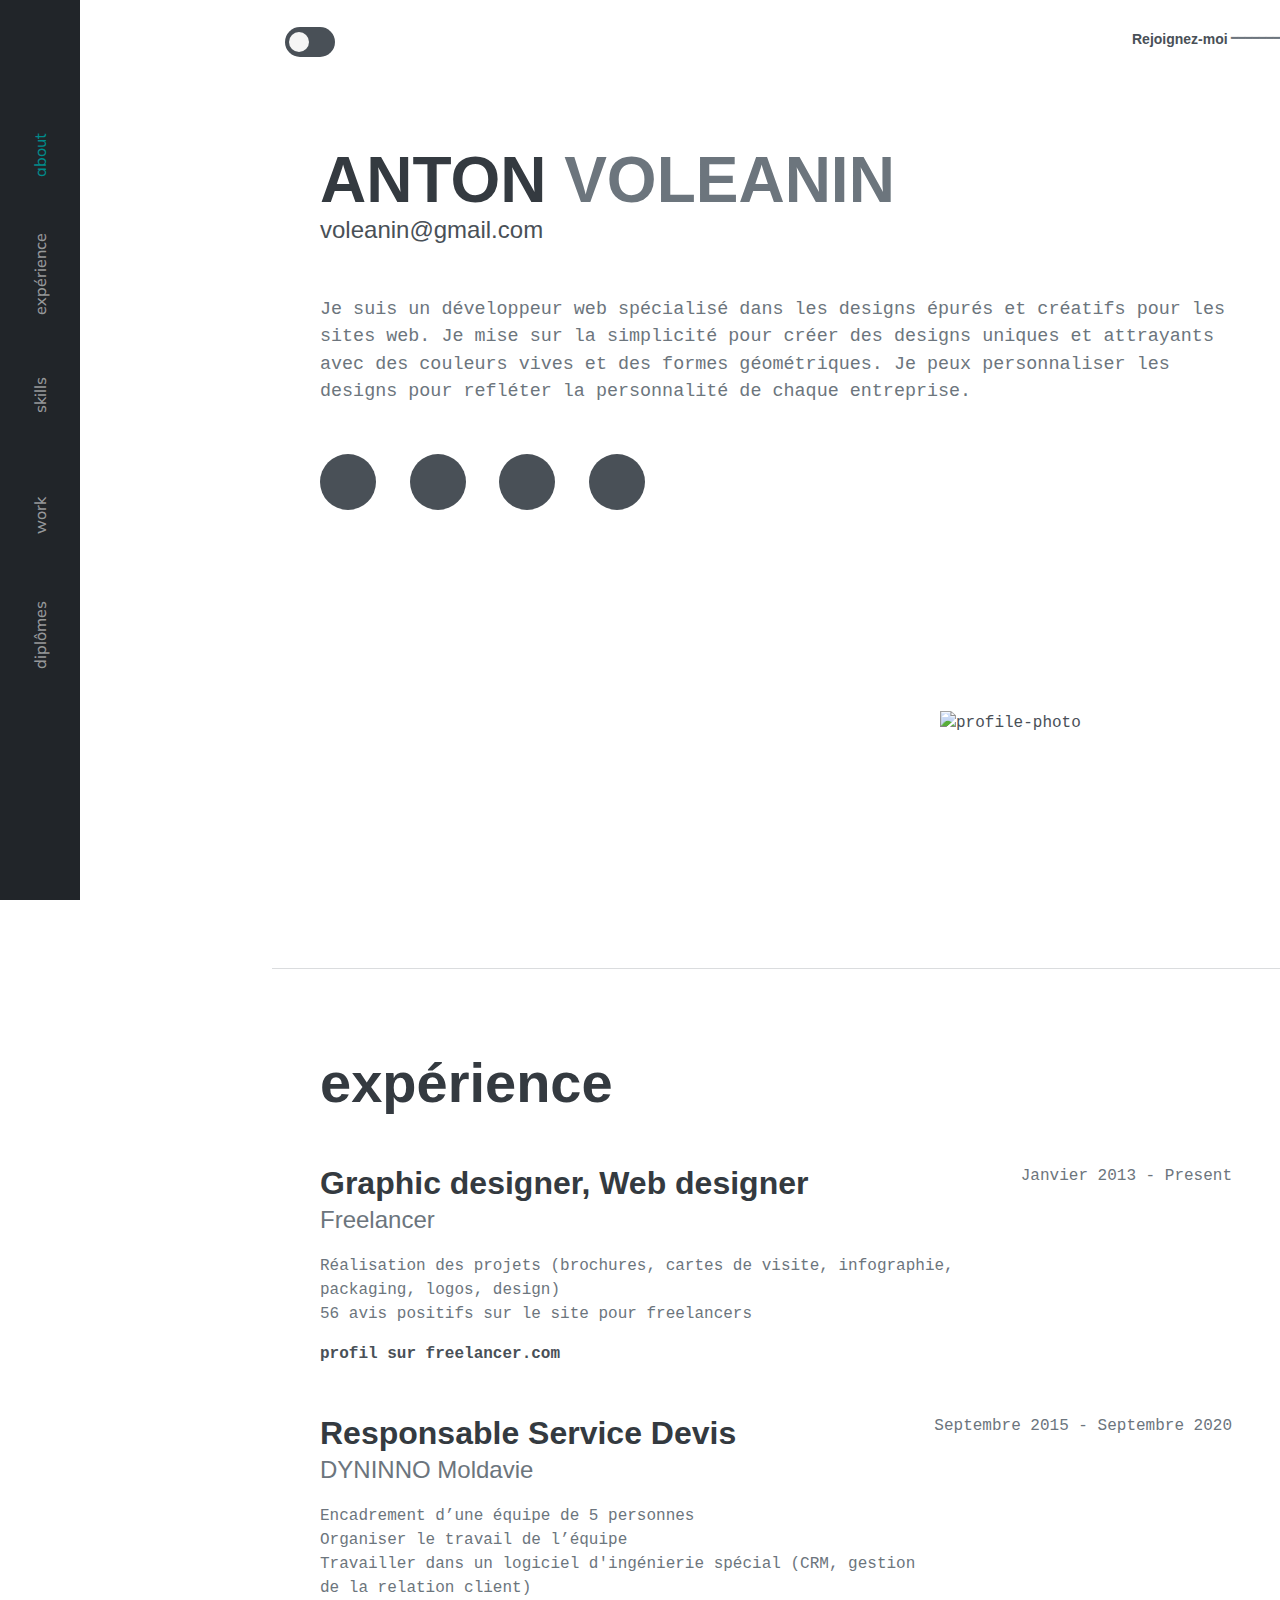
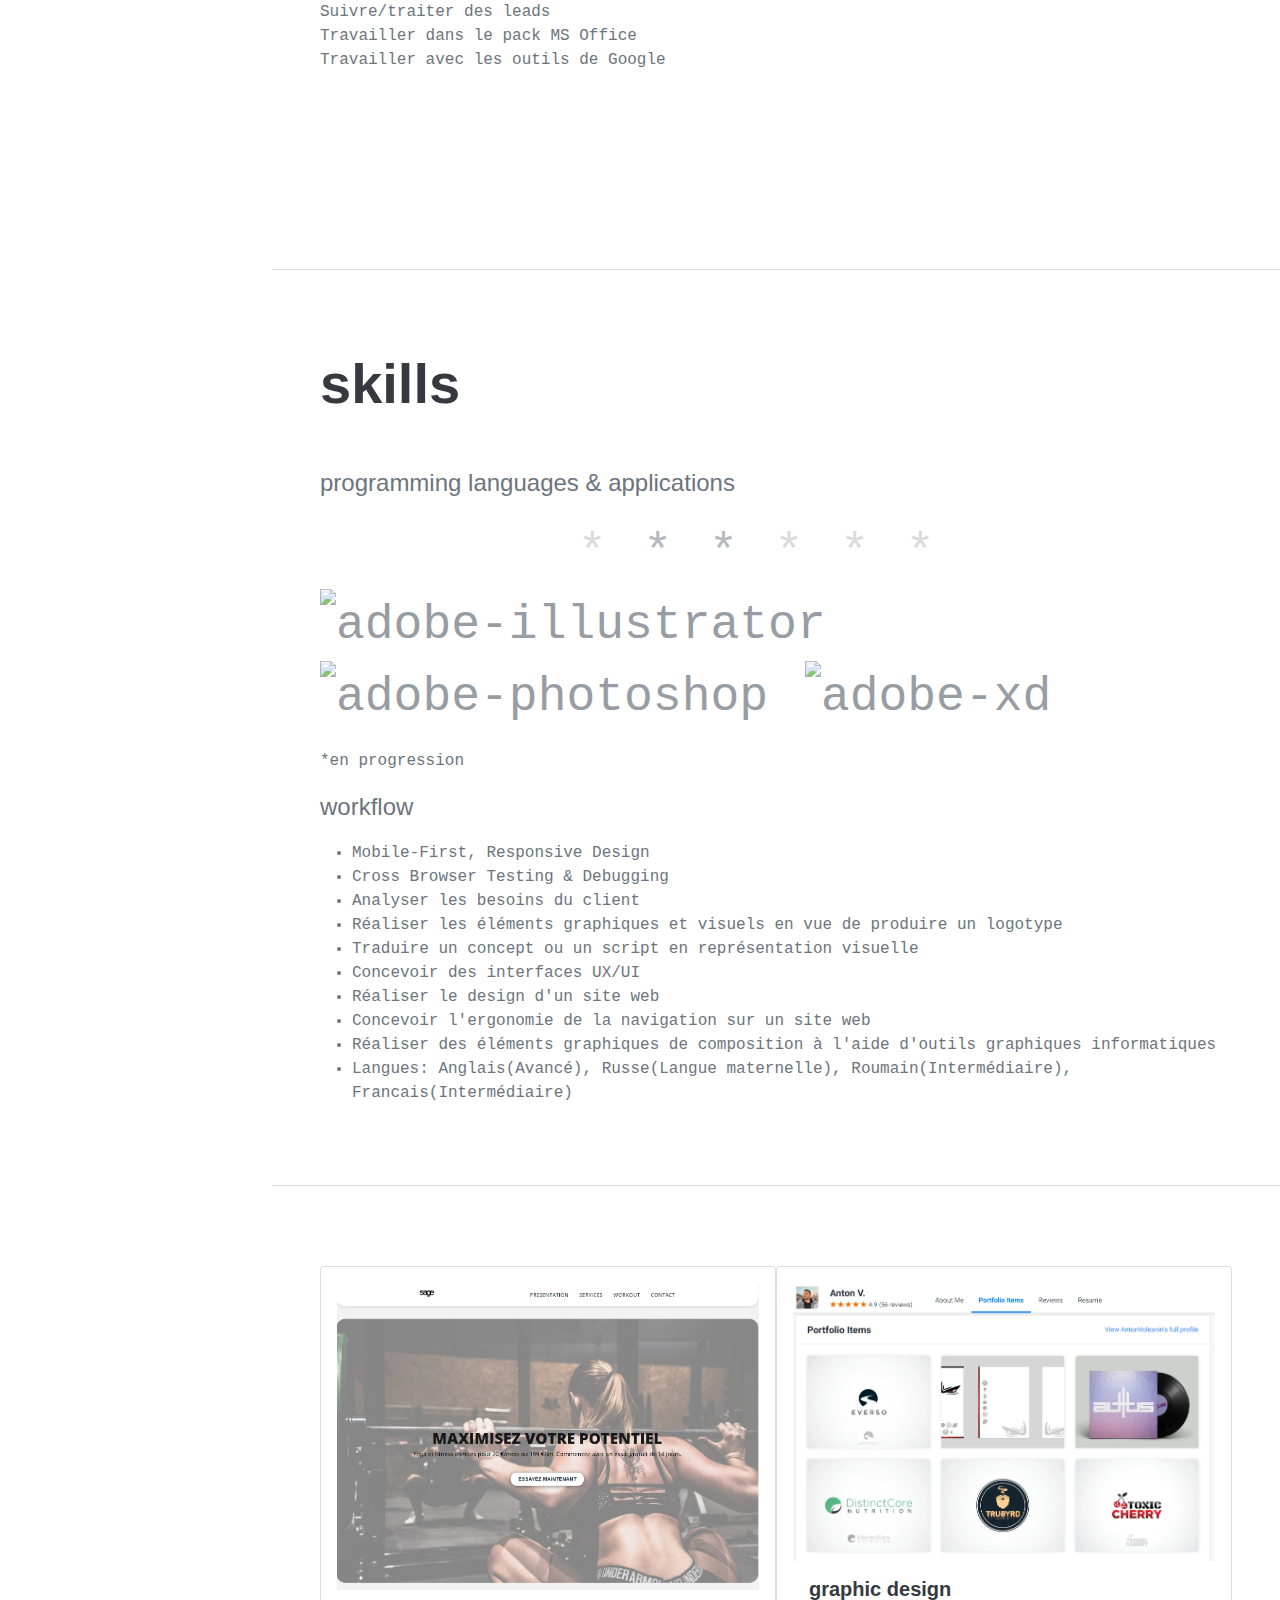
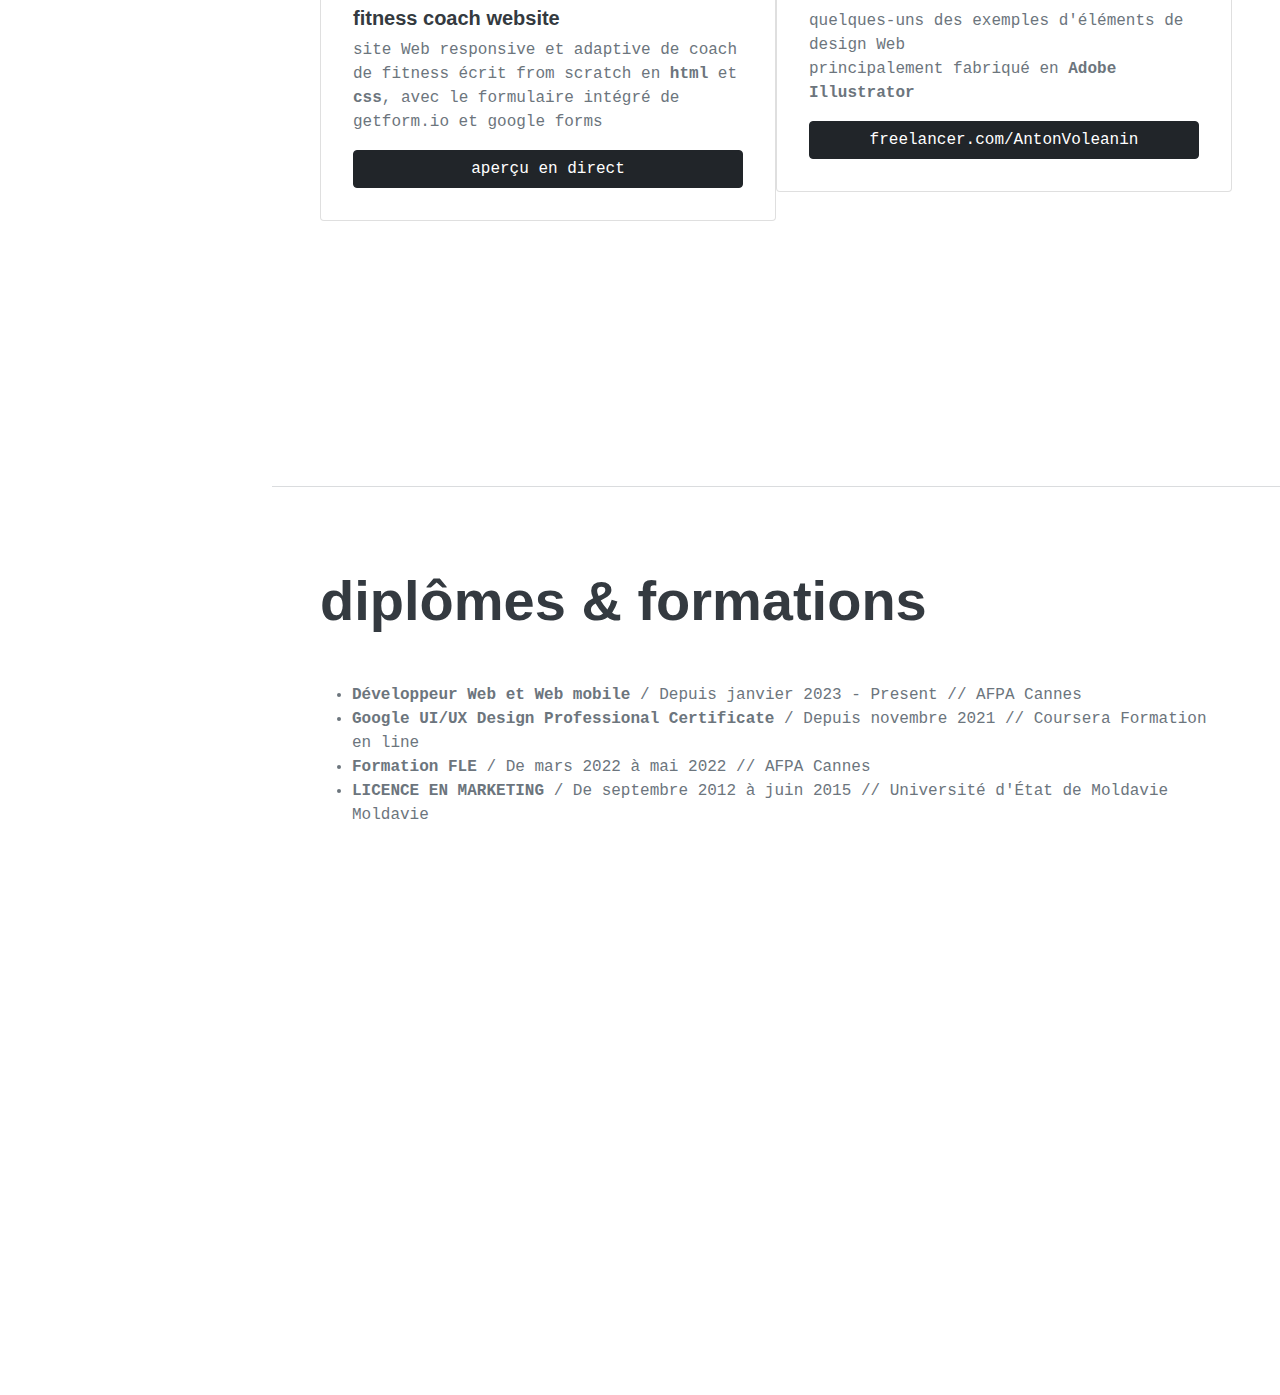
==== commit ec89e737: "profile photo hover duck yo, some skill modifed" ====
--- a/index.html
+++ b/index.html
@@ -73,9 +73,9 @@
                       <div class="col-md-8"></div>
                       <div class="col-md-4">
                         <div class="profile-photo pt-5 float-right">
-                          <a href="#">
-                            <p id="yo" class="p-0 m-0" style="display: none; position: absolute;">yo</p>
-                            <img onmouseover="this.src='assets/img/profile-pic-color.png'; setTimeout(function() { document.getElementById('yo').style.display = 'block'; }, 700);" onmouseout="this.src='assets/img/profile-pic-bw.png'; document.getElementById('yo').style.display = 'none';" alt="profile-photo" width="200vh" src="assets/img/profile-pic-bw.png">
+                          <a href="#" id="profilePic">
+                            <p id="yo" class="p-0 m-0" style="display: none; position: absolute;">yo&#129414;</p>
+                            <img alt="profile-photo" width="200vh" src="assets/img/profile-pic-color.png">
                           </a>
                         </div>
                       </div>
@@ -135,10 +135,10 @@
                         <li class="list-inline-item"><i class="fab fa-js-square"></i></li>
                         <li class="list-inline-item"><i class="fas fa-database"></i></li>
                         <li class="list-inline-item"><i class="fab fa-php"></i></li>
-                        <li class="list-inline-item opacity-25"><i class="fa-brands fa-symfony"></i>*</li>
+                        <li class="list-inline-item"><i class="fa-brands fa-symfony"></i></li>
                         <li class="list-inline-item opacity-25"><i class="fab fa-node-js"></i>*</li>
                         <li class="list-inline-item opacity-50"><i class="fab fa-npm"></i>*</li>
-                        <li class="list-inline-item opacity-25"><i class="fab fa-react"></i>*</li>
+                        <li class="list-inline-item opacity-50"><i class="fab fa-react"></i>*</li>
                         <li class="list-inline-item opacity-25"><i class="fab fa-angular"></i>*</li>
                         <li class="list-inline-item opacity-25"><i class="fab fa-sass"></i>*</li>
                         <li class="list-inline-item opacity-25"><i class="fab fa-less"></i>*</li>
